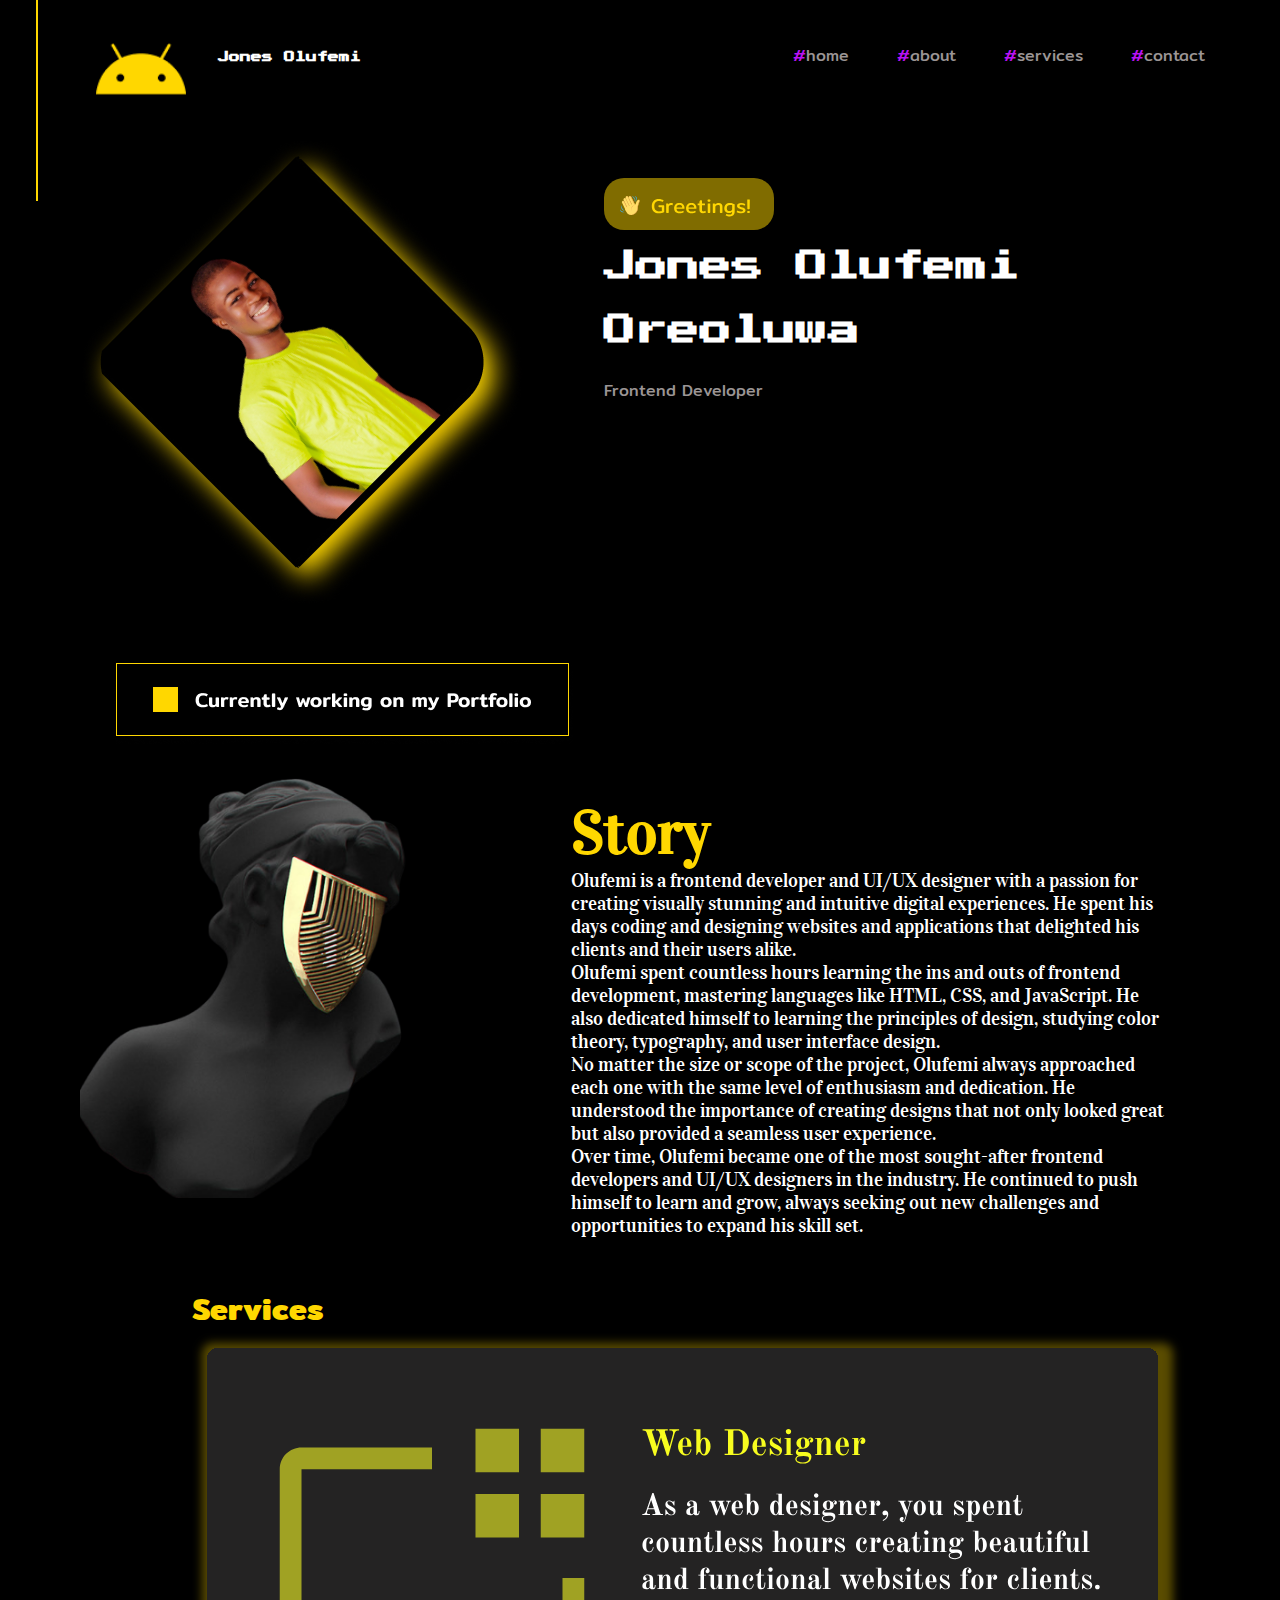
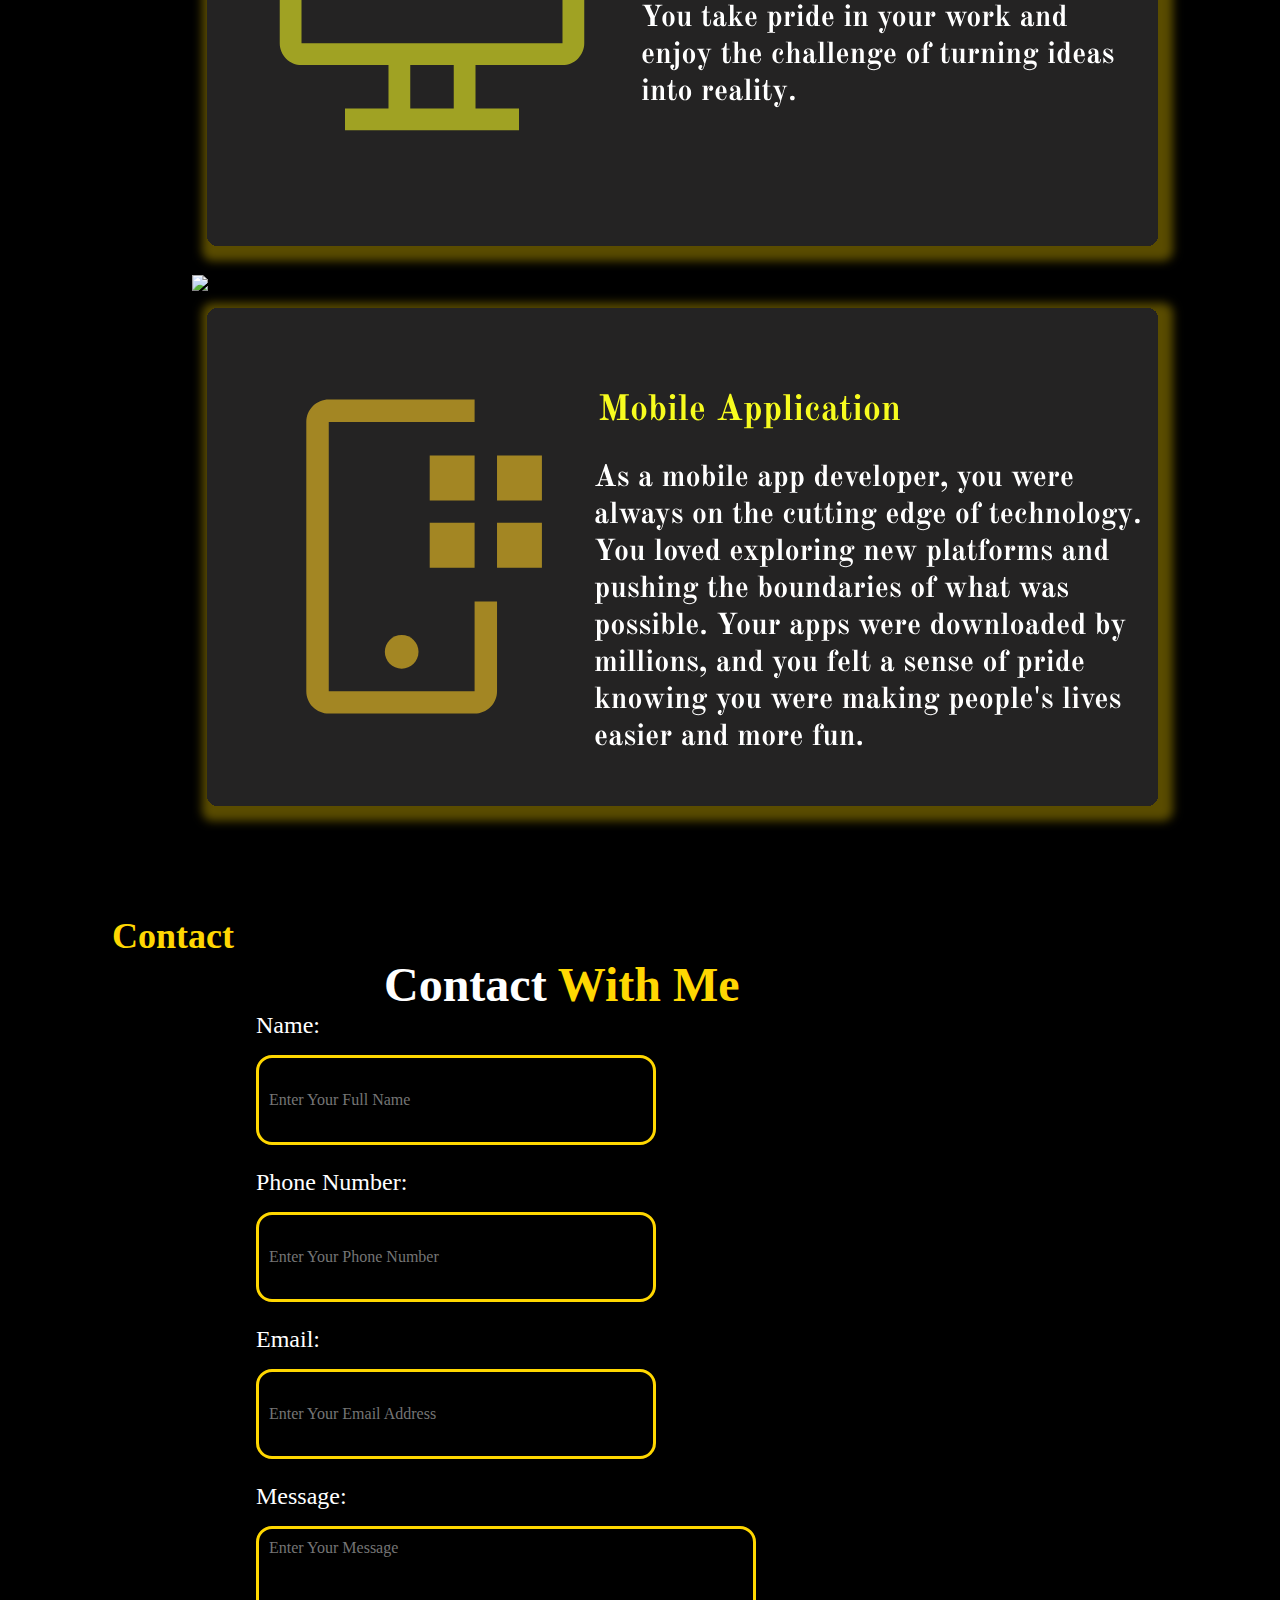
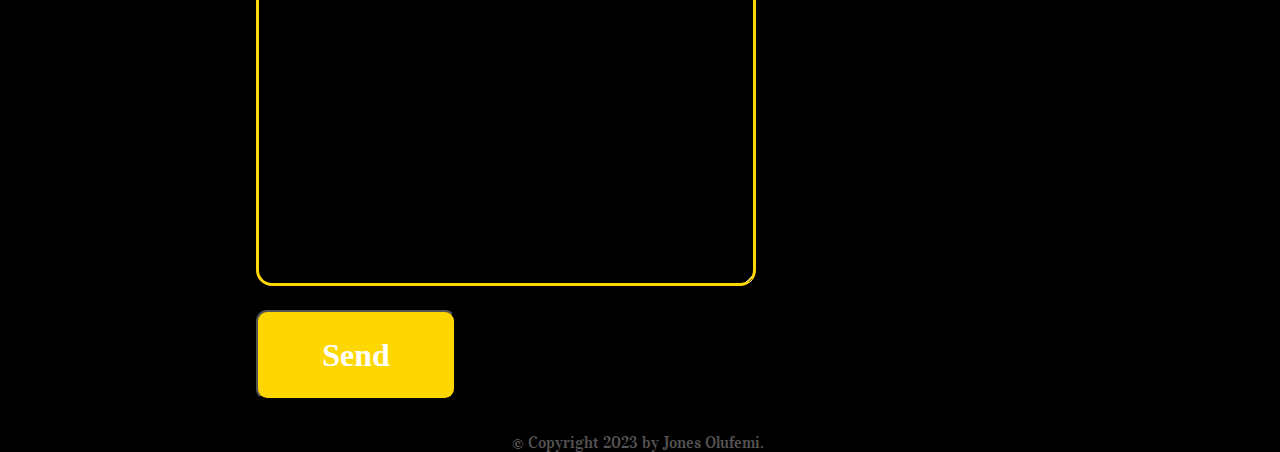
==== index.html @ 5ca63c3d "master" ====
<!DOCTYPE html>
<html lang="en">
<head>
    <meta charset="UTF-8">
    <meta http-equiv="X-UA-Compatible" content="IE=edge,chrome=1" http-equiv="X-UA-Compatible">
    <meta name="viewport" content="width=device-width, initial-scale=1.0, maximum-scale=1.0">
    <title>Portfolio Website</title>
    <link rel="icon" type="image" href="images/favicon.ico">
</head>
<link rel="preconnect" href="https://fonts.googleapis.com">
<link rel="preconnect" href="https://fonts.gstatic.com" crossorigin>
<link href="https://fonts.googleapis.com/css2?family=Press+Start+2P&display=swap" rel="stylesheet">
<link rel="preconnect" href="https://fonts.googleapis.com">
<link rel="preconnect" href="https://fonts.gstatic.com" crossorigin>
<link href="https://fonts.googleapis.com/css2?family=Mitr:wght@300&display=swap" rel="stylesheet">
<link rel="preconnect" href="https://fonts.googleapis.com">
<link rel="preconnect" href="https://fonts.gstatic.com" crossorigin>
<link href="https://fonts.googleapis.com/css2?family=Vidaloka&display=swap" rel="stylesheet">
<link rel="preconnect" href="https://fonts.googleapis.com">
<link rel="preconnect" href="https://fonts.gstatic.com" crossorigin>
<link href="https://fonts.googleapis.com/css2?family=Old+Standard+TT&display=swap" rel="stylesheet">
<link rel="stylesheet" href="https://cdnjs.cloudflare.com/ajax/libs/font-awesome/6.4.0/css/all.min.css" integrity="sha512-iecdLmaskl7CVkqkXNQ/ZH/XLlvWZOJyj7Yy7tcenmpD1ypASozpmT/E0iPtmFIB46ZmdtAc9eNBvH0H/ZpiBw==" crossorigin="anonymous" referrerpolicy="no-referrer" />
<link rel="stylesheet" href="style.css">
<body>  
    <header>
        <section class="head">
            <div class="side">
                <img class="line" src="images/first-line-svg.svg" alt="line">
    <a href="https://wa.me/2349042670693"><i id="social" class="fa-brands fa-whatsapp fa-spin"></i></a>
    <a href="https://instagram.com/_iceyflame"><i id="social" class="fa-brands fa-instagram fa-spin"></i></a>
    <a href="https://twitter.com/jonessicey?s=11&t=XHcSqcx3u0oqe026Uk3zwQ"><i id="social" class="fa-brands fa-twitter fa-spin"></i></a>
    <a href="mailto:olufemiorezi@gmail.com"><i id="social" class="fa-solid fa-envelope fa-spin"></i></a>
            </div>
            <nav>
                <img class="logo" src="images/my-logo-svg.png" alt="logo">
                <h1>Jones Olufemi</h1>
                <ul>
                    <li><a href="index.html"><span>#</span>home</a></li>
                    <li><a href="#about"><span>#</span>about</a></li>
                    <li><a href="#services"><span>#</span>services</a></li>
                    <li><a href="#contact"><span>#</span>contact</a></li>
                </ul>
            </nav>
        </section>
        <section class="intro">
            <img class="recimg" src="images/rectangle-image-svg.png" alt="">
            <img class="recimg2" src="images/rectangle-image-mobile-svg.png" alt="">
            <div class="greet">
                <img src="images/greeting-svg.svg" alt="greet">
                <h1>Jones Olufemi<br><br>Oreoluwa</h1>
                <p>Frontend Developer</p>
                </div>
        </section>
        <img class="working" src="images/working-png.png" alt="">
    </header>
    <section class="story" id="about">
        <img class="mask" src="images/story-img.png" alt="">
        <div class="cont">
            <h1>Story</h1>
            <p>Olufemi is a frontend developer and UI/UX designer with a passion for creating visually stunning and intuitive digital experiences. He spent his days coding and designing websites and applications that delighted his clients and their users alike. <br> Olufemi spent countless hours learning the ins and outs of frontend development, mastering languages like HTML, CSS, and JavaScript. He also dedicated himself to learning the principles of design, studying color theory, typography, and user interface design. <br> No matter the size or scope of the project, Olufemi always approached each one with the same level of enthusiasm and dedication. He understood the importance of creating designs that not only looked great but also provided a seamless user experience. <br> Over time, Olufemi became one of the most sought-after frontend developers and UI/UX designers in the industry. He continued to push himself to learn and grow, always seeking out new challenges and opportunities to expand his skill set.</p>
        </div>
    </section>
    <section class="what" id="services">
        <h1>Services</h1>
        <div class="what-content" id="slid">
            <img src="images/web designer.svg" alt="web">
            <img src="images/uiux designer.svg" alt="uiux">
            <img src="images/mobile app.svg" alt="mobile">
        </div>
    </section>
    <footer id="contact">
        <h1>Contact</h1>
        <h2>Contact <span>With Me</span></h2>
        <form action="https://formspree.io/f/mlekajzn" method="POST">
            <label for="name">Name:</label>
            <input type="name" id="name" placeholder="Enter Your Full Name" name="name" required>

            <label for="Number">Phone Number:</label>
            <input type="text" id="number" placeholder="Enter Your Phone Number" name="number" required>

            <label for="email">Email:</label>
            <input type="email" id="email" placeholder="Enter Your Email Address" name="email" required>
            
            <label for="message">Message:</label>
            <textarea id="message" placeholder="Enter Your Message" rows="5" name="message" required></textarea>
            
            <button type="submit">Send</button>
        </form>
        <p>&copy Copyright 2023 by Jones Olufemi.</p>
    </footer>
    <script src="slider.js"></script>
</body>
</html>
---- style.css ----
*{
    margin: 0;
    padding: 0;
    box-sizing: border-box;
    background-color: black;
}
html{
    scroll-behavior: smooth;
}
.head{
    display: flex;
}
#social{
    display: flex;
    margin-top: 20px;
    margin-left: 10px;
}
i{
    font-size: 35px;
    color: #FFD700;
}
i:hover{
    color: #B913F3;
}
.side a{
    text-decoration: none;
}
.side{
    margin-left: 1rem;
    position: absolute;
}
.line{
    margin-left: 20px;
}
.logo{
    margin-top: 0.5rem;
    height: 10vh;
}
nav{
    margin-top: 1rem;
    margin-left: 6rem;
    display: flex;
    transition: 0.5s;
}
nav h1{
    color: white;
    font-family: 'Press Start 2P', cursive;
    font-size: 11px;
    margin-top: 2rem;
    margin-left: 2rem;
    line-height: 20px;
}
nav ul{
    margin-top: 1.5rem;
    margin-left: 24rem;
    display: flex;
    list-style-type: none;
}
nav ul li{
   margin-left: 3rem;
}
nav ul li a{
    text-decoration: none;
    font-family: 'Mitr', sans-serif;
    color: rgba(155, 149, 149, 1);
    line-height: 31px;
}
nav ul li a:hover{
    color:rgba(255, 215, 0, 1) ;
}
nav ul li span{
    color: rgba(185, 19, 243, 1);
}
.intro{
    display: flex;
}
.intro .recimg{
    margin-top: 1rem;
    margin-bottom: 3rem;
    margin-left: 5rem;
}
.intro .recimg2{
    display: none;
}
.greet img{
    margin-top: 4rem;
    margin-left: 5rem;
}
.greet .talk{
    display: flex;
    width: 220px;
    height: 70px;
    border: 1px solid rgba(255, 215, 2, 1);
    margin-left: 5rem;
}
.greet .talk:hover{
   background-color: rgba(110, 9, 177, 0.2);
}
.greet .talk .talkwhat{
    width: 30px;
    height: 10vh;
    background: none;
    margin: 0;
    margin-top: 0.3rem;
    margin-left: 1.5rem;
}
.greet .talk .let:hover{
 background: none;
}
.talklink{
    text-decoration: none;
}
.greet h1{
    color: white;
    margin-top: 1rem;
    margin-left: 5rem;
    font-family:'Press Start 2P', cursive;
}
.greet p{
    margin-left: 5rem;
    margin-top: 2rem;
    color:rgba(155, 149, 149, 1);
    font-family:'Mitr', sans-serif ;
}
.talk{
    margin-top: 3rem;
}
.working{
    margin-left: 7rem;
}
.story{
    display: flex;
}
.story .mask{
    margin-left: 5rem;
    height: 50vh;
}
.story .cont h1{
    color: rgba(255, 215, 0, 1);
    font-size: 60px;
    font-family: 'Vidaloka', serif;
    margin-left: 10rem;
    margin-top: 3rem;
}
.story .cont p{
    color: white;
    font-size: 1.2rem;
    font-family: 'Vidaloka', serif;
    margin-left: 10rem;  
    padding-right: 7rem; 
}
.what h1{
    margin-top: 3rem;
    margin-left: 12rem;
    color:rgba(255, 215, 0, 1) ;
    font-size: 30px;
    font-family: 'Mitr', sans-serif ;
}
#slid{
    margin-left: 15%;
    cursor: pointer;
    width: 80vh;
}
footer h1{
    color:rgba(255, 215, 2, 1) ;
    font-size: 36px;
    font-family: 'Old Standard TT', serif;
    margin-left: 7rem;
    margin-top: 5rem;
}
footer h2{
    color: white;
    font-size: 48px;
    font-family: 'Old Standard TT', serif;
    margin-left: 30%;
}
footer h2 span{
    color:rgba(255, 215, 2, 1) ;
}
form {
    display: flex;
    flex-direction: column;
    color: white;
    margin-left: 20%;
    font-size: 1.5rem;
    font-family: 'Old Standard TT', serif;
  }
  
  label {
    margin-bottom: 1rem;
  }
  
  input{
    padding: 10px;
    margin-bottom: 1.5rem;
    border: 3px solid #FFD700;
    border-radius: 1rem;
    font-size: 16px;
    width: 400px;
    font-family: 'Old Standard TT', serif;
    height: 10vh;
    color: white;
  }
  textarea {
    padding: 10px;
    margin-bottom: 1.5rem;
    border: 3px solid #FFD700;
    border-radius: 1rem;
    font-size: 16px;
    width: 500px;
    font-family: 'Old Standard TT', serif;
    height: 40vh;
    color: white;
  }
  button {
    background-color: #FFD700;
    color: white;
    padding: 10px 20px;
    border-radius: 0.7rem;
    cursor: pointer;
    font-size: 16px;
    width: 200px;
    height: 10vh;
    font-family: 'Old Standard TT', serif;
    font-size: 2rem;
    font-weight: 900;
  }
  
  button:hover {
    background-color: #B913F3;
  }
footer p{
    margin-top: 2rem;
    font-family: 'Vidaloka', serif;
    color: #565454;
    margin-left:40% ;
}

/* MEDIA QUERIES */
@media (max-width: 1440px) {
    
}
@media (min-width: 200px) and (max-width: 640px) {
*{
    margin: 0;
    padding: 0;
    box-sizing: border-box;
}
body{
    width: auto;
}
    i{
        font-size: 20px;
    }
    .line{
        height: 10vh;
    }
    .side{
        margin-left: 0.2rem;
    }
    .logo{
        margin-top: 0.2rem;
        height: 6vh;
        width: 5vh;
        margin-left: 50%;
    }
    nav{
        flex-direction: column;
        margin-left: 1rem;
    }
    nav h1{
        margin-top: 1rem;
        margin-left: 40%;
        width: 300px;
        line-height: 10px;
    }
    nav ul{
        margin-top: 1.5rem;
        margin-left: 1rem;
    }
    nav ul li{
        margin-left: 1.5rem;
        font-size: 0.8rem;
    }
    .intro{
        flex-direction: column;
    }
    .intro .recimg{
       display: none;
    }
    .intro .recimg2{
        display: block;
        width: 22rem;
        height: 40vh;
        margin-bottom: 1rem;
        margin-left: 2rem;
        padding: 1.5rem;
    }
    .greet{
        margin-left: 20%;
    }
    .greet img{
        margin-top: 1rem;
        height: 7vh;
        margin-left: 5%;
    }
    .greet h1{
        font-size: 18px;
        line-height: 20px;
        margin-top: 1.5rem;
        margin-left: 0;
        width: 300px;
    }
    .greet p{
        width: 200px;
        margin-top: 2rem;
        margin-left: 0;
        margin-bottom: 2rem;
    }
    .working{
        height: 5vh;
        margin-top: 0;
        margin-left: 4rem;
    }
    .greet .talk{
        width: 150px;
        height: 7vh;
        margin-top: 30px;
        margin-left: 50px;
    }
    .greet .talk .talkwhat{
        margin-top: 0;
        width: 20px;
        height: 7vh; 
    }
    #slid{
        width: 35vh;
    }
    .story{
        flex-direction: column;
    }
    .story .mask{
        margin-top: 2rem;
        margin-left: 2rem;
        height: 40vh;
        width: 70%;
    }
    .story .cont h1{
        font-size: 40px;
        margin-left: 4.5rem;
        width: 70px;
    }
    .story .cont p{
        margin-top: 1rem;
        font-size: 0.5rem;
        margin-left: 3.5rem;
        padding-right: 4rem;
    }
    .what h1{
        font-size: 20px;
        margin-left: 3rem;
    }
    .what img{
        margin-left: 0;
        margin-top: 1.5rem;
        width: 35vh;
    }
    footer h1{
        font-size: 24px;
    }
    footer h2{
        margin-top: 2rem;
        margin-left: 30%;
        font-size: 24px;
        width: 200px;
    }
    form{
        font-size: 1rem;
        margin-top: 1rem;
        margin-left: 40px;
    }
    input{
        width: 300px;
        height: 7vh;
    }
    textarea{
        width: 300px;
    }
    button{
        width: 100px;
        height: 7vh;
        font-size: 11px;
    }
    footer p{
        margin-left: 25%;
        width: 300px;
    }
}
@media (min-width: 641px) and (max-width: 1100px){
    
    nav ul{
        margin-left: 24px;
    }
    nav ul li{
        margin-left: 1.5rem;
    }
    .intro .recimg{
        width: 25rem;
        height: 70vh;
        margin-bottom: 1rem;
        margin-left: 2rem;
        padding: 1.5rem;
    }
    .story .cont h1{
        margin-left: 7rem;
    }
    .story .cont p{
        margin-left: 7rem;
        padding-left: 0.4rem;
        width: 250px;
        padding-right: 0;
        font-size: 0.8rem;
    }
    .story .mask{
        margin-top: 2rem;
        margin-left: 2.5rem;
        height: 70vh;
        width: 250px;
    }
    .what img{
        margin-top: 1.5rem;
        width: 70vh;
    }
    form{
        font-size: 1.3rem;
        margin-top: 1rem;
    }
    input{
        width: 300px;
        height: 7vh;
    }
    textarea{
        width: 300px;
    }
    
    button{
        width: 200px;
        height: 8vh;
        font-size: 14px;
    }
    footer p{
        margin-left: 20%;
    }
}
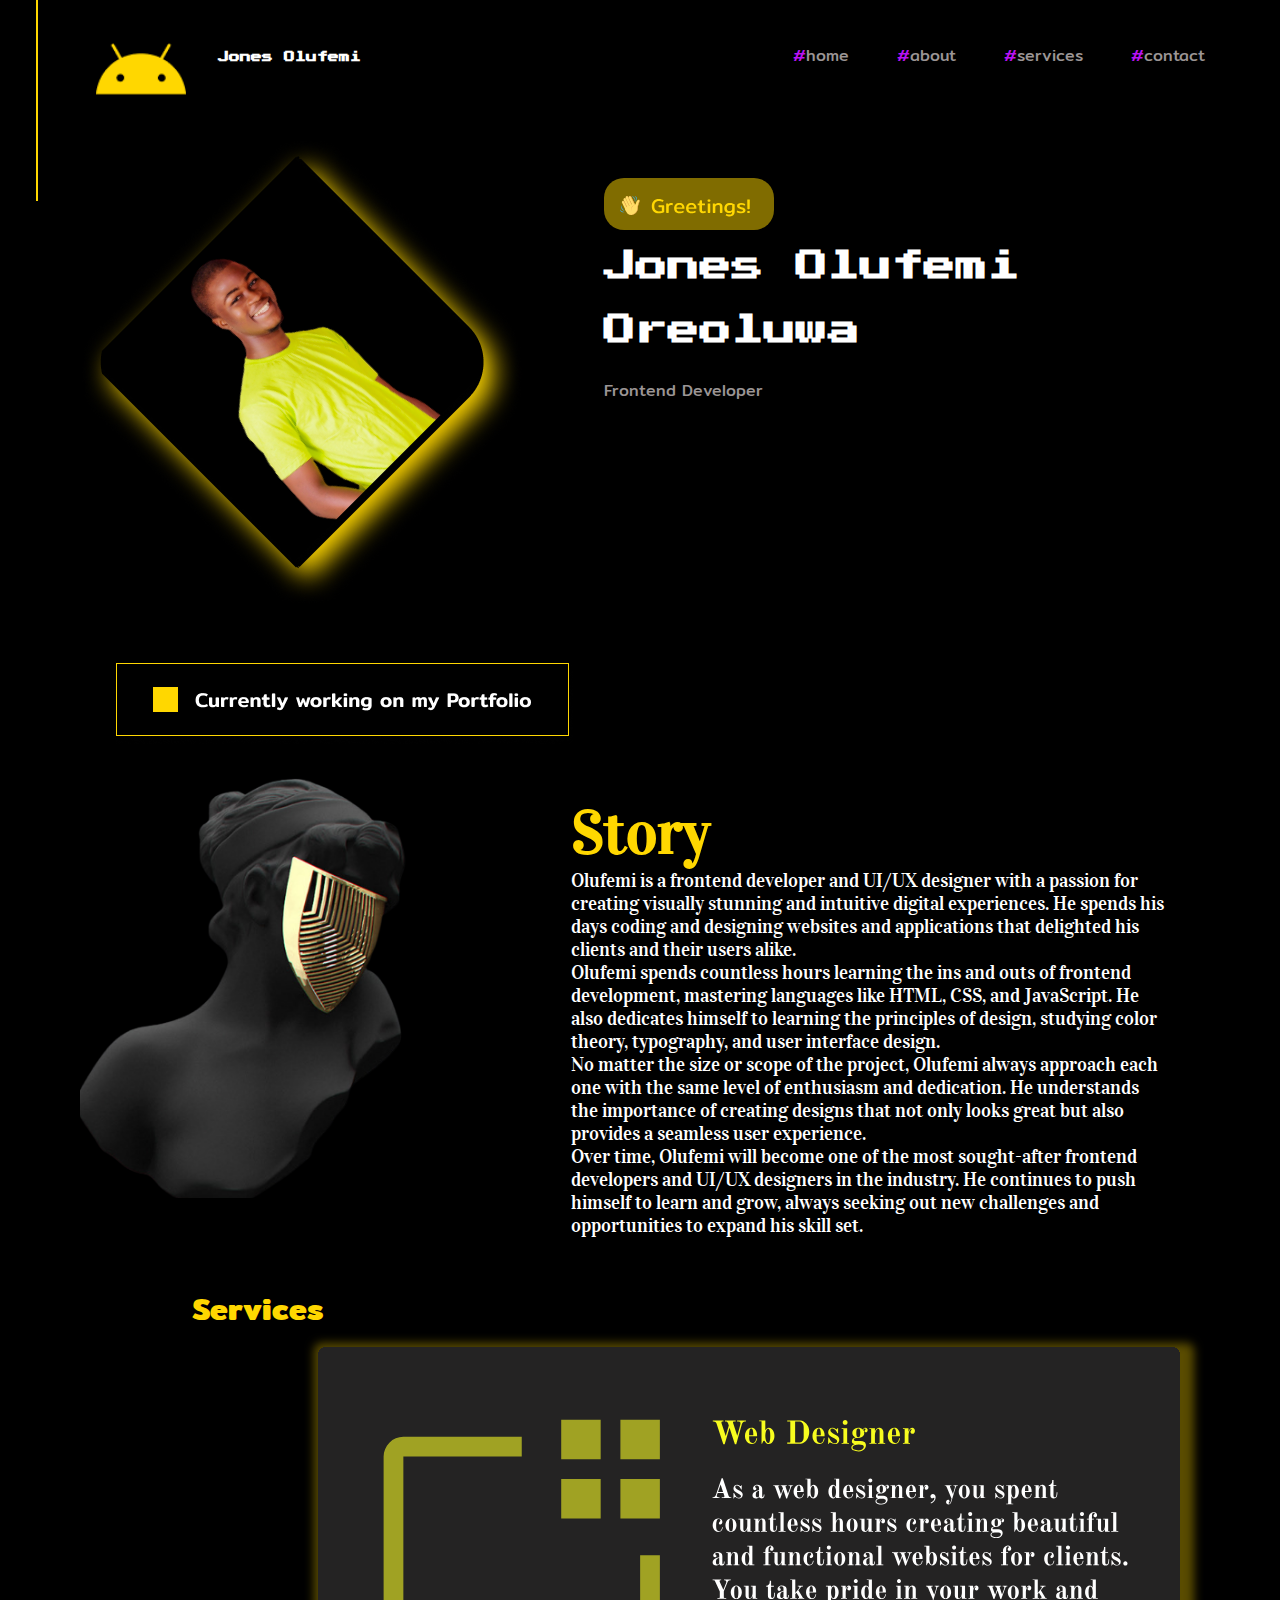
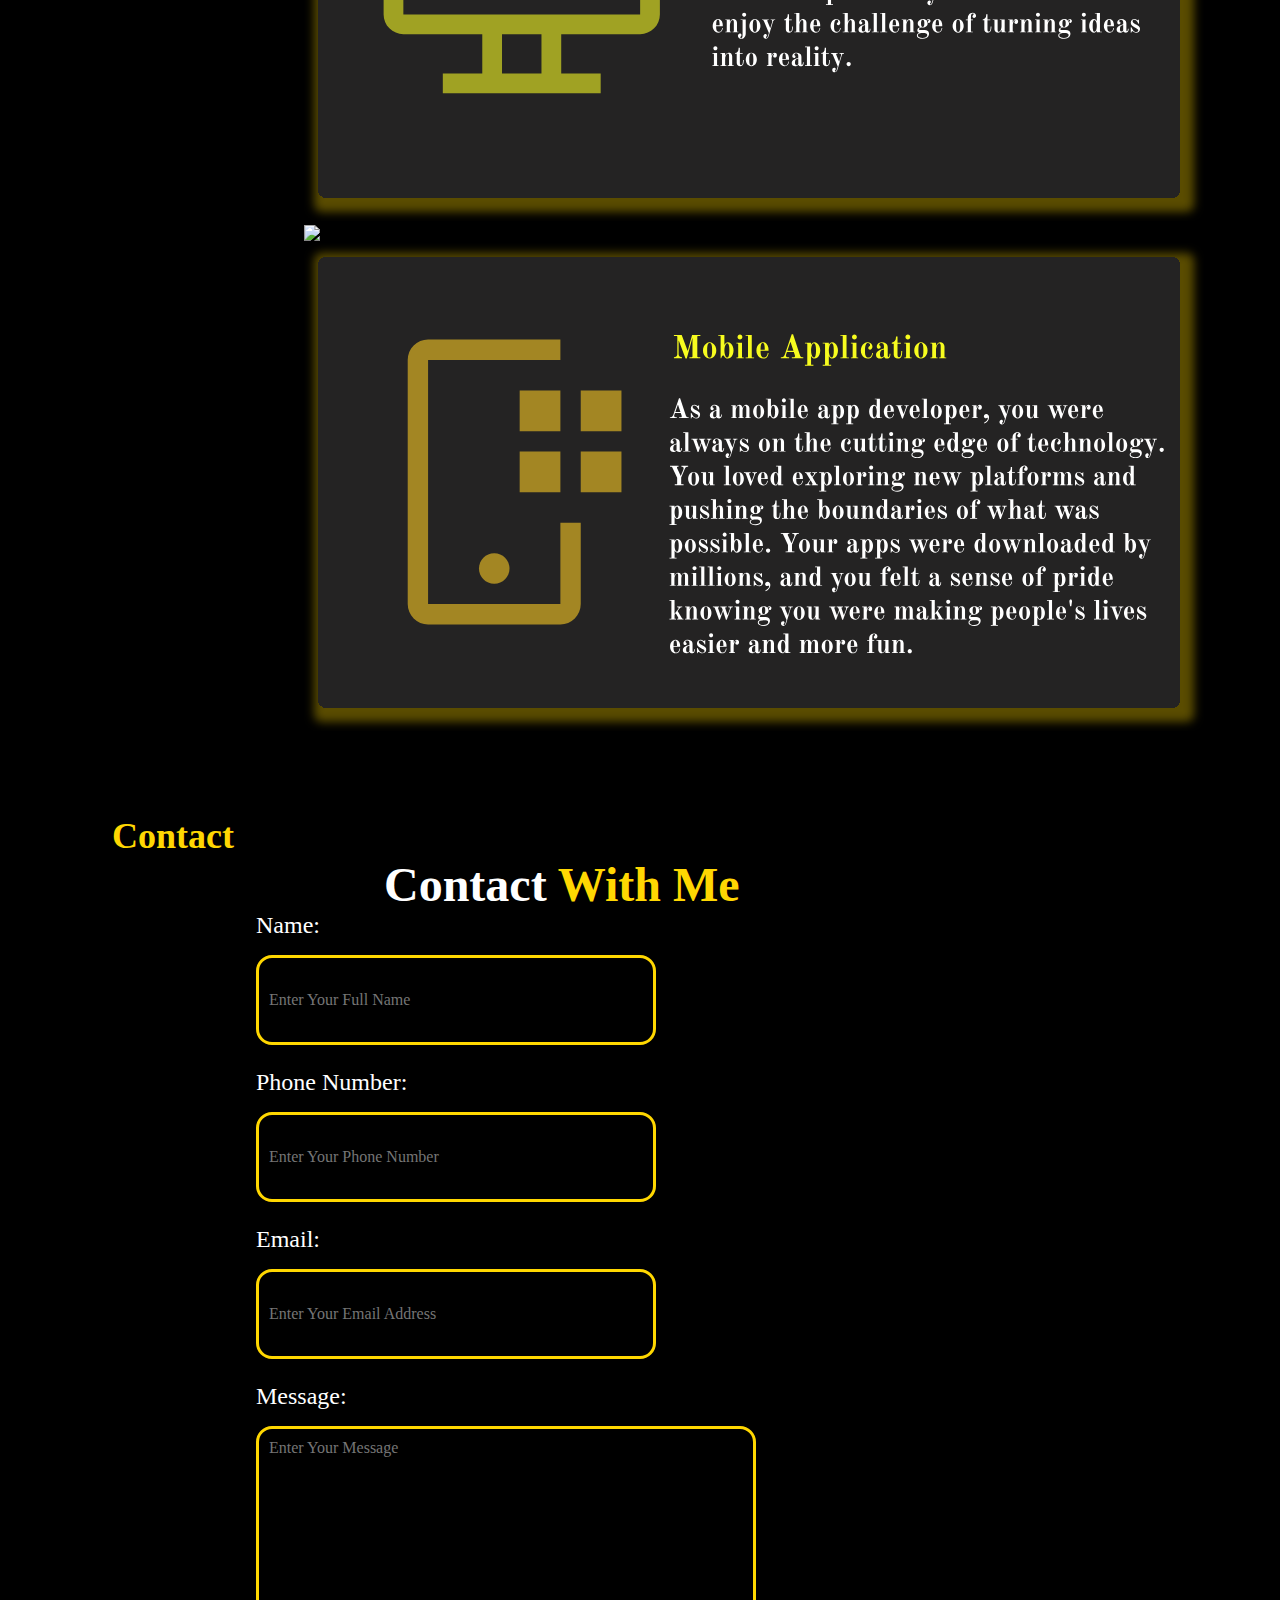
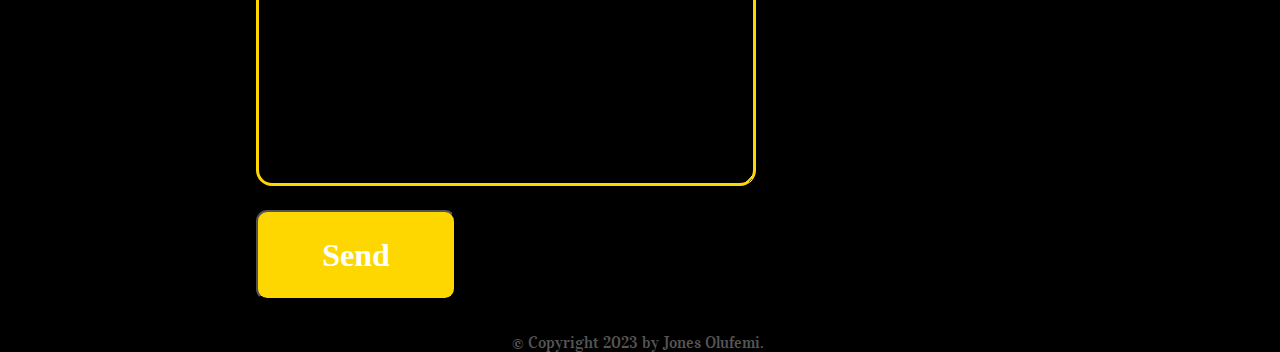
==== commit efba8a46: "master" ====
--- a/index.html
+++ b/index.html
@@ -57,7 +57,7 @@
         <img class="mask" src="images/story-img.png" alt="">
         <div class="cont">
             <h1>Story</h1>
-            <p>Olufemi is a frontend developer and UI/UX designer with a passion for creating visually stunning and intuitive digital experiences. He spent his days coding and designing websites and applications that delighted his clients and their users alike. <br> Olufemi spent countless hours learning the ins and outs of frontend development, mastering languages like HTML, CSS, and JavaScript. He also dedicated himself to learning the principles of design, studying color theory, typography, and user interface design. <br> No matter the size or scope of the project, Olufemi always approached each one with the same level of enthusiasm and dedication. He understood the importance of creating designs that not only looked great but also provided a seamless user experience. <br> Over time, Olufemi became one of the most sought-after frontend developers and UI/UX designers in the industry. He continued to push himself to learn and grow, always seeking out new challenges and opportunities to expand his skill set.</p>
+            <p>Olufemi is a frontend developer and UI/UX designer with a passion for creating visually stunning and intuitive digital experiences. He spends his days coding and designing websites and applications that delighted his clients and their users alike. <br> Olufemi spends countless hours learning the ins and outs of frontend development, mastering languages like HTML, CSS, and JavaScript. He also dedicates himself to learning the principles of design, studying color theory, typography, and user interface design. <br> No matter the size or scope of the project, Olufemi always approach each one with the same level of enthusiasm and dedication. He understands the importance of creating designs that not only looks great but also provides a seamless user experience. <br> Over time, Olufemi will become one of the most sought-after frontend developers and UI/UX designers in the industry. He continues to push himself to learn and grow, always seeking out new challenges and opportunities to expand his skill set.</p>
         </div>
     </section>
     <section class="what" id="services">
--- a/style.css
+++ b/style.css
@@ -104,12 +104,6 @@
     margin-top: 0.3rem;
     margin-left: 1.5rem;
 }
-.greet .talk .let:hover{
- background: none;
-}
-.talklink{
-    text-decoration: none;
-}
 .greet h1{
     color: white;
     margin-top: 1rem;
@@ -121,9 +115,6 @@
     margin-top: 2rem;
     color:rgba(155, 149, 149, 1);
     font-family:'Mitr', sans-serif ;
-}
-.talk{
-    margin-top: 3rem;
 }
 .working{
     margin-left: 7rem;
@@ -160,6 +151,10 @@
     margin-left: 15%;
     cursor: pointer;
     width: 80vh;
+}
+.what-content img{
+    width: 100vh;
+    margin-left: 7rem;
 }
 footer h1{
     color:rgba(255, 215, 2, 1) ;
@@ -260,13 +255,13 @@
     }
     .logo{
         margin-top: 0.2rem;
-        height: 6vh;
-        width: 5vh;
+        height: 9vh;
+        width: 10vh;
         margin-left: 50%;
     }
     nav{
         flex-direction: column;
-        margin-left: 1rem;
+        margin-left: 3rem;
     }
     nav h1{
         margin-top: 1rem;
@@ -293,11 +288,11 @@
         width: 22rem;
         height: 40vh;
         margin-bottom: 1rem;
-        margin-left: 2rem;
+        margin-left: 3rem;
         padding: 1.5rem;
     }
     .greet{
-        margin-left: 20%;
+        margin-left: 6rem;
     }
     .greet img{
         margin-top: 1rem;
@@ -320,7 +315,7 @@
     .working{
         height: 5vh;
         margin-top: 0;
-        margin-left: 4rem;
+        margin-left: 6rem;
     }
     .greet .talk{
         width: 150px;
@@ -352,9 +347,12 @@
     }
     .story .cont p{
         margin-top: 1rem;
-        font-size: 0.5rem;
+        font-size: 1rem;
         margin-left: 3.5rem;
-        padding-right: 4rem;
+        padding-right: 2rem;
+    }
+    .what{
+        width: 300px;
     }
     .what h1{
         font-size: 20px;
@@ -378,6 +376,7 @@
         font-size: 1rem;
         margin-top: 1rem;
         margin-left: 40px;
+        width: 300px;
     }
     input{
         width: 300px;
@@ -424,12 +423,12 @@
     .story .mask{
         margin-top: 2rem;
         margin-left: 2.5rem;
-        height: 70vh;
+        height: 35vh;
         width: 250px;
     }
     .what img{
         margin-top: 1.5rem;
-        width: 70vh;
+        width: 35vh;
     }
     form{
         font-size: 1.3rem;
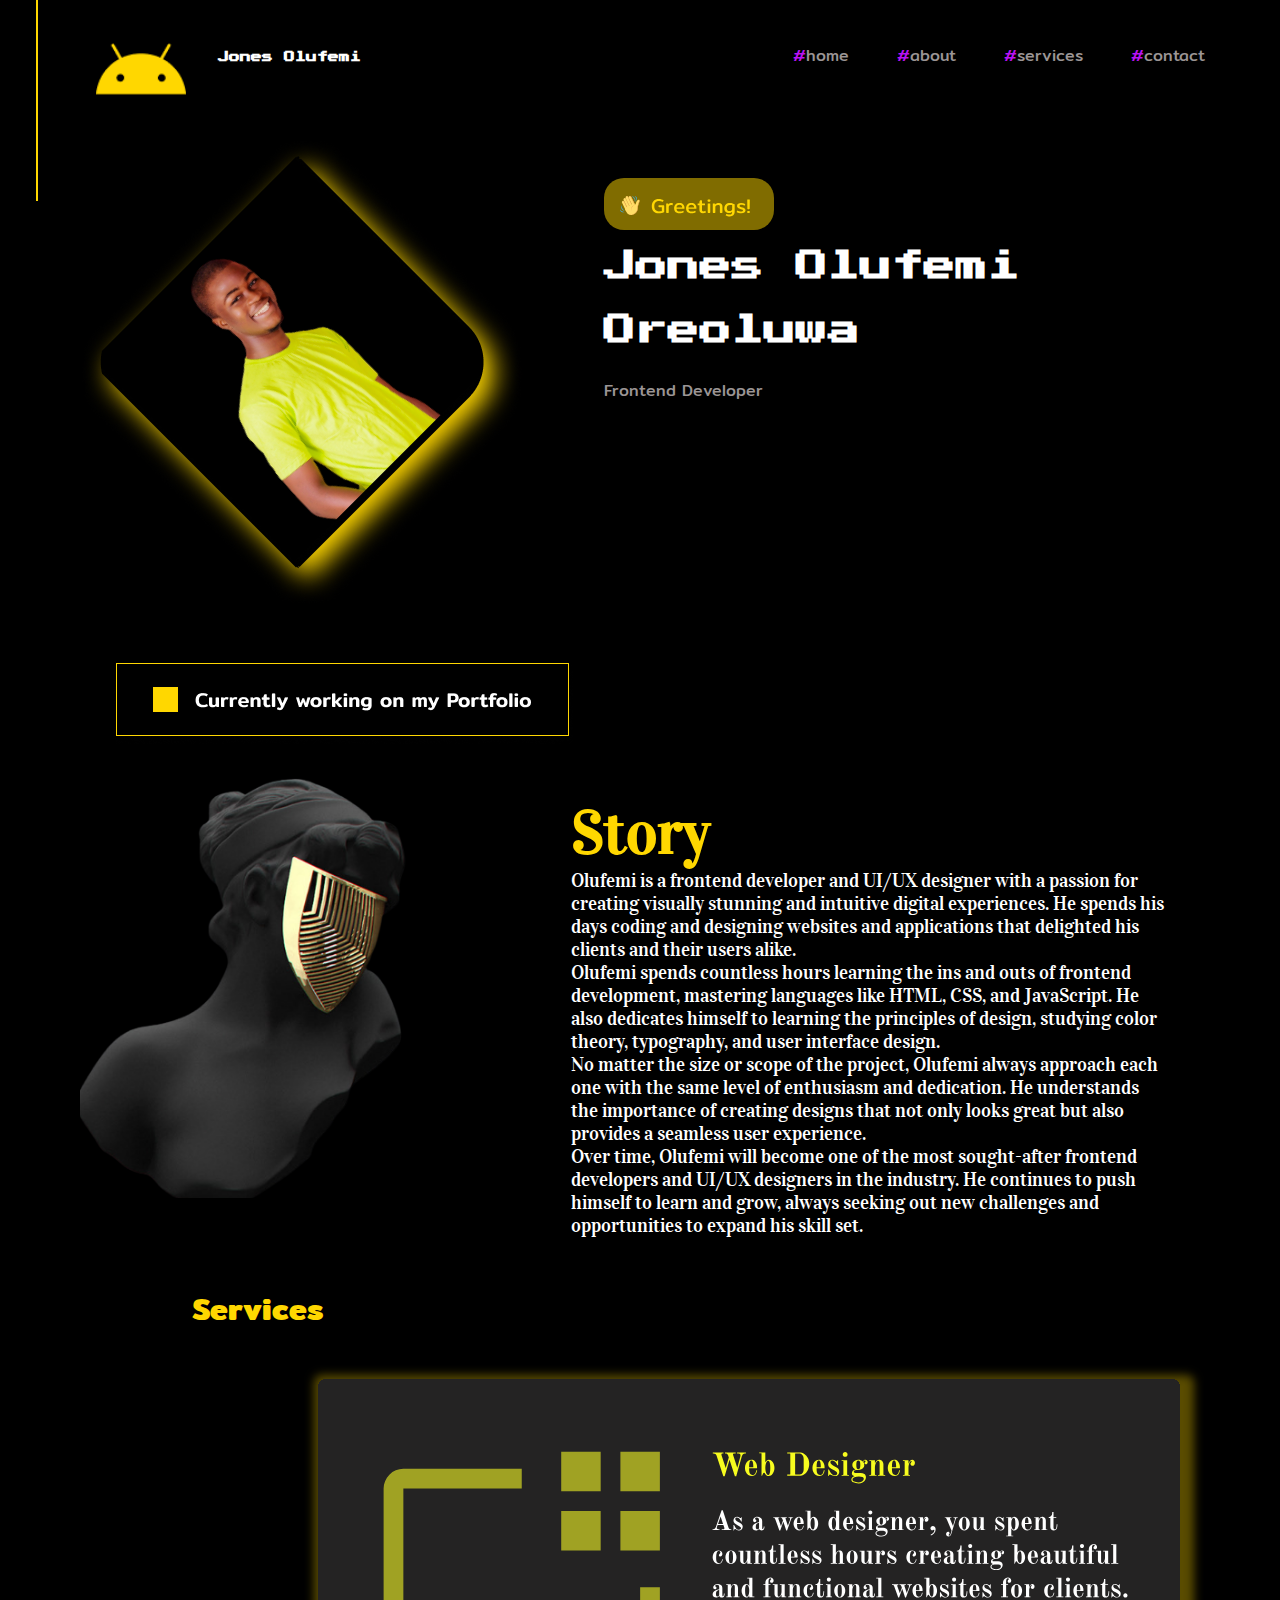
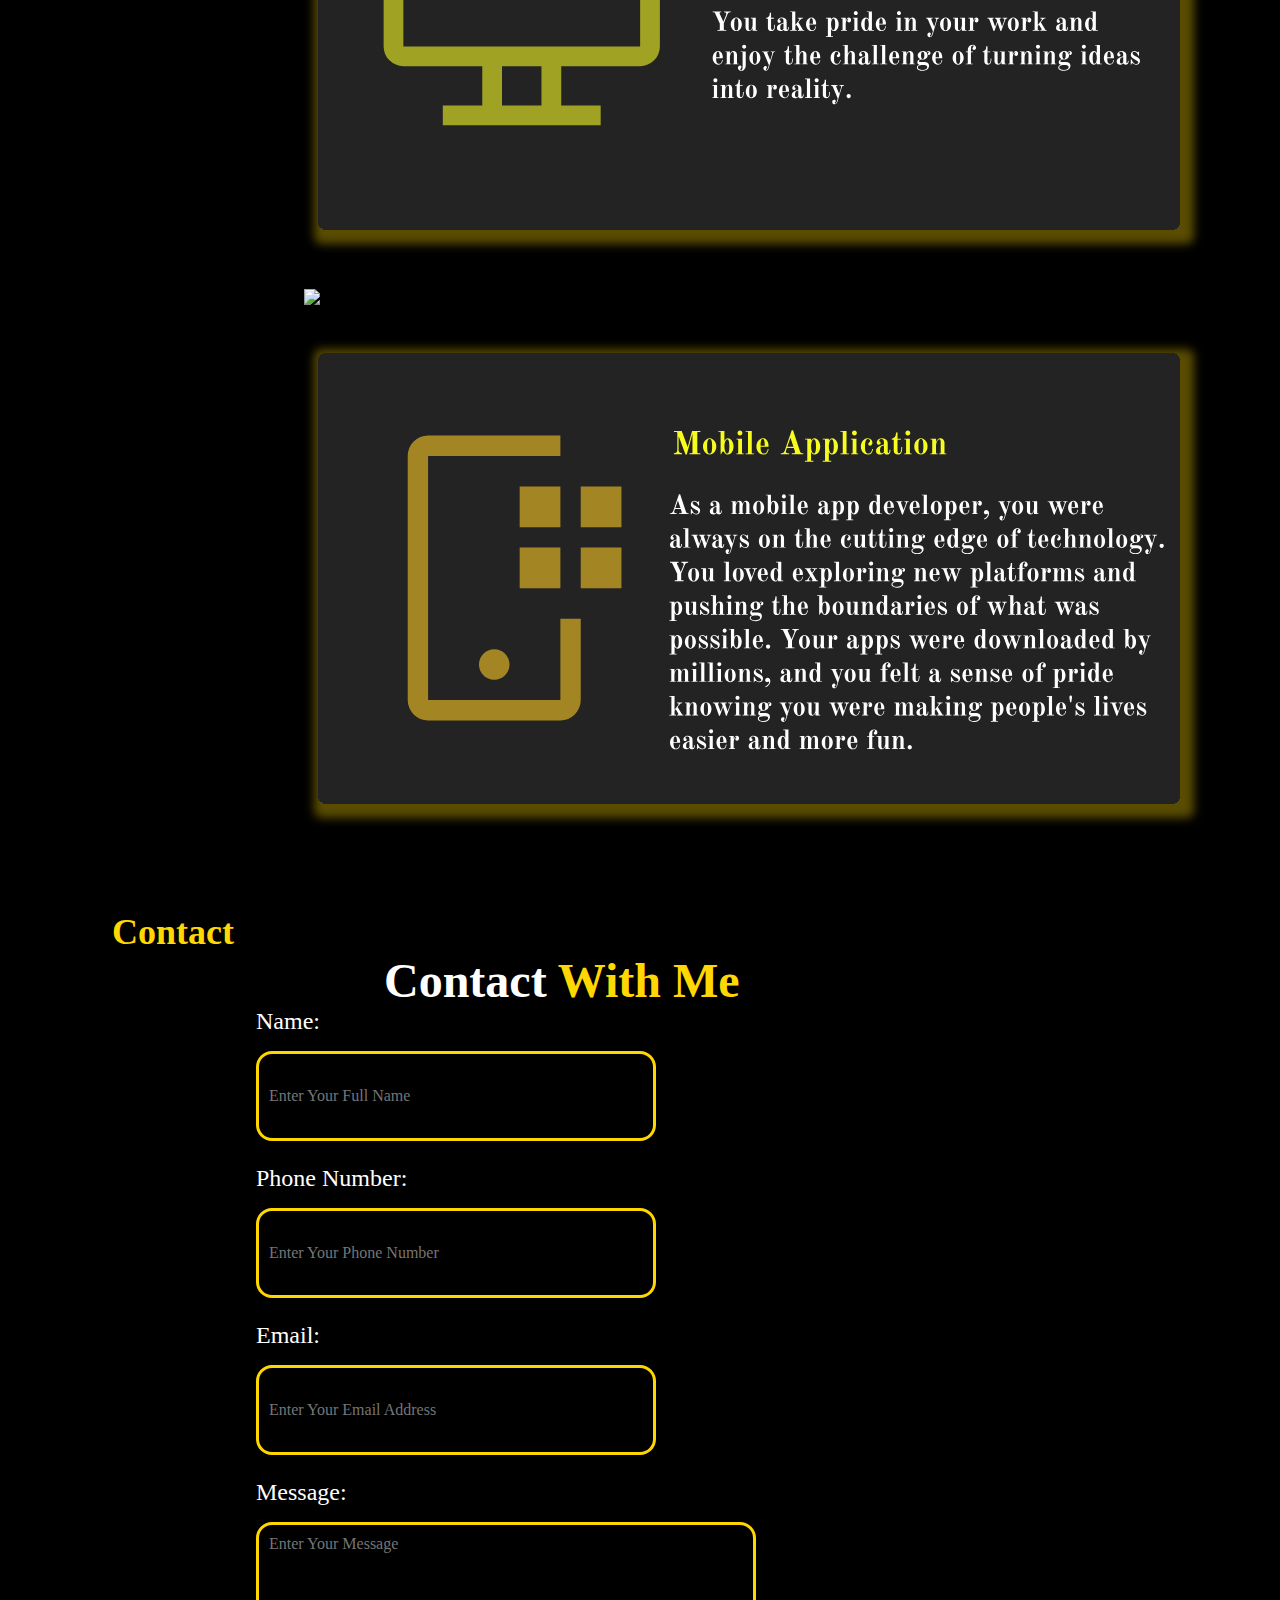
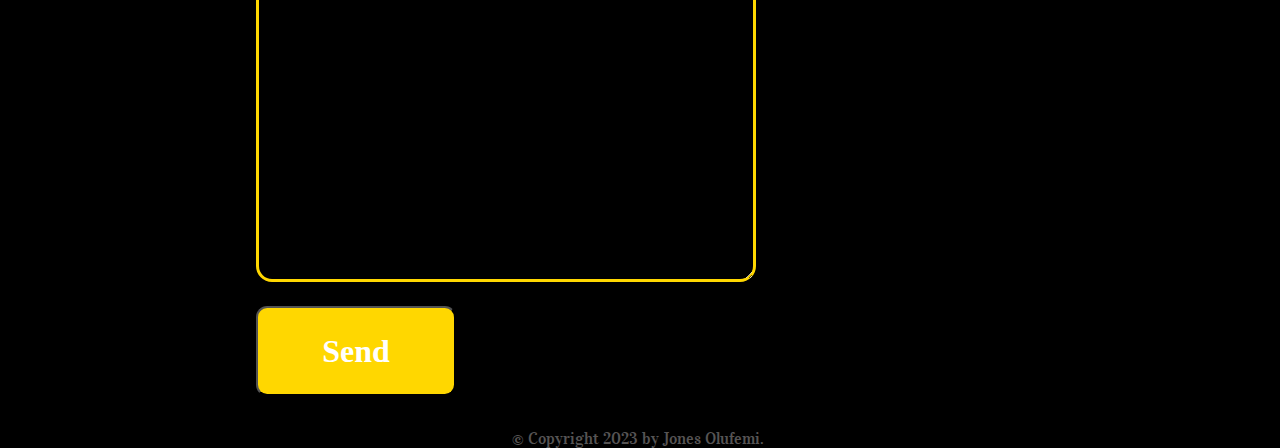
==== commit 0a8d513d: "git commit -m master" ====
--- a/index.html
+++ b/index.html
@@ -63,9 +63,15 @@
     <section class="what" id="services">
         <h1>Services</h1>
         <div class="what-content" id="slid">
-            <img src="images/web designer.svg" alt="web">
-            <img src="images/uiux designer.svg" alt="uiux">
-            <img src="images/mobile app.svg" alt="mobile">
+            <div class="web">
+                <img src="images/web designer.svg" alt="web">
+            </div>
+            <div class="uxui">
+                <img src="images/uiux designer.svg" alt="uiux">
+            </div>
+            <div class="app">
+                <img src="images/mobile app.svg" alt="mobile">
+            </div>
         </div>
     </section>
     <footer id="contact">
--- a/style.css
+++ b/style.css
@@ -66,7 +66,8 @@
     line-height: 31px;
 }
 nav ul li a:hover{
-    color:rgba(255, 215, 0, 1) ;
+    color:rgba(255, 215, 0, 1);
+    font-size: 1.2rem;
 }
 nav ul li span{
     color: rgba(185, 19, 243, 1);
@@ -155,6 +156,12 @@
 .what-content img{
     width: 100vh;
     margin-left: 7rem;
+    margin-top: 2rem;
+    transition: transform 0.3s ease-out;
+}
+.what-content img:hover{
+    opacity: 0.3;
+    transform: scale(1.2);
 }
 footer h1{
     color:rgba(255, 215, 2, 1) ;
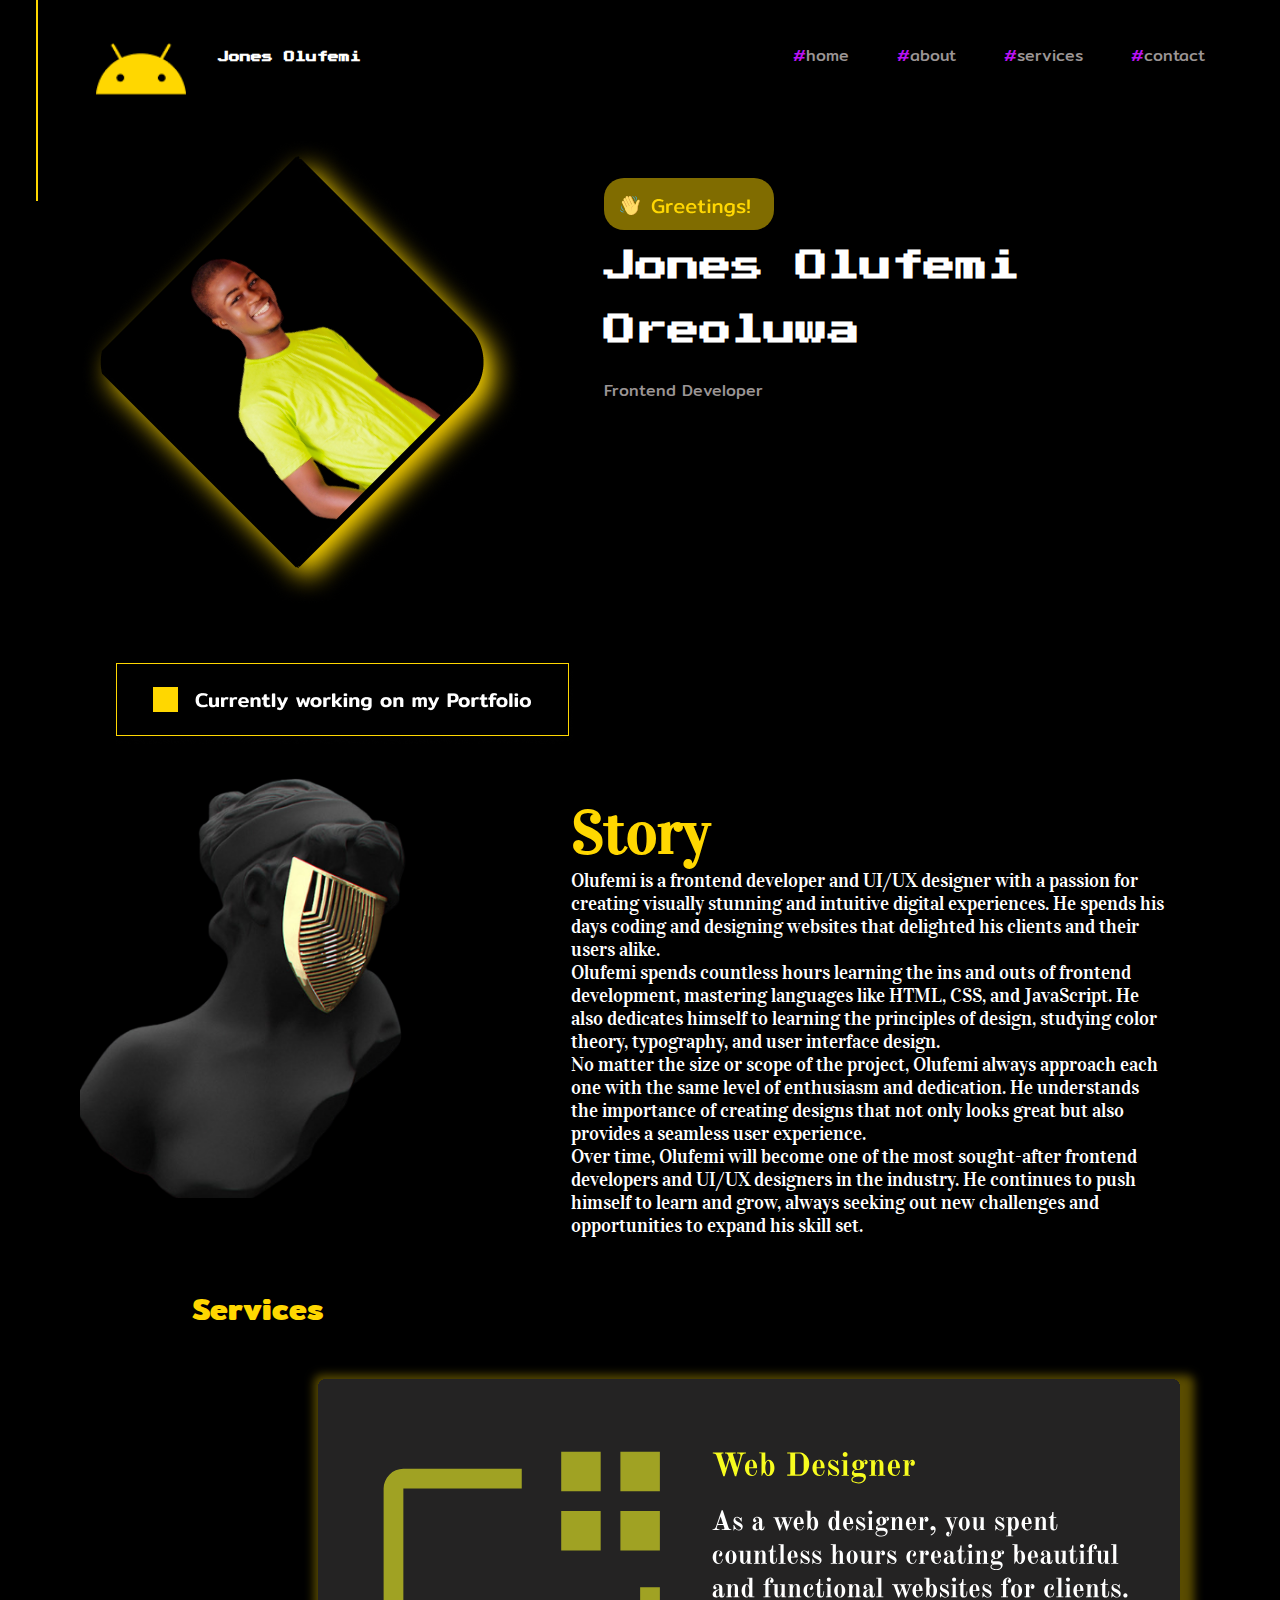
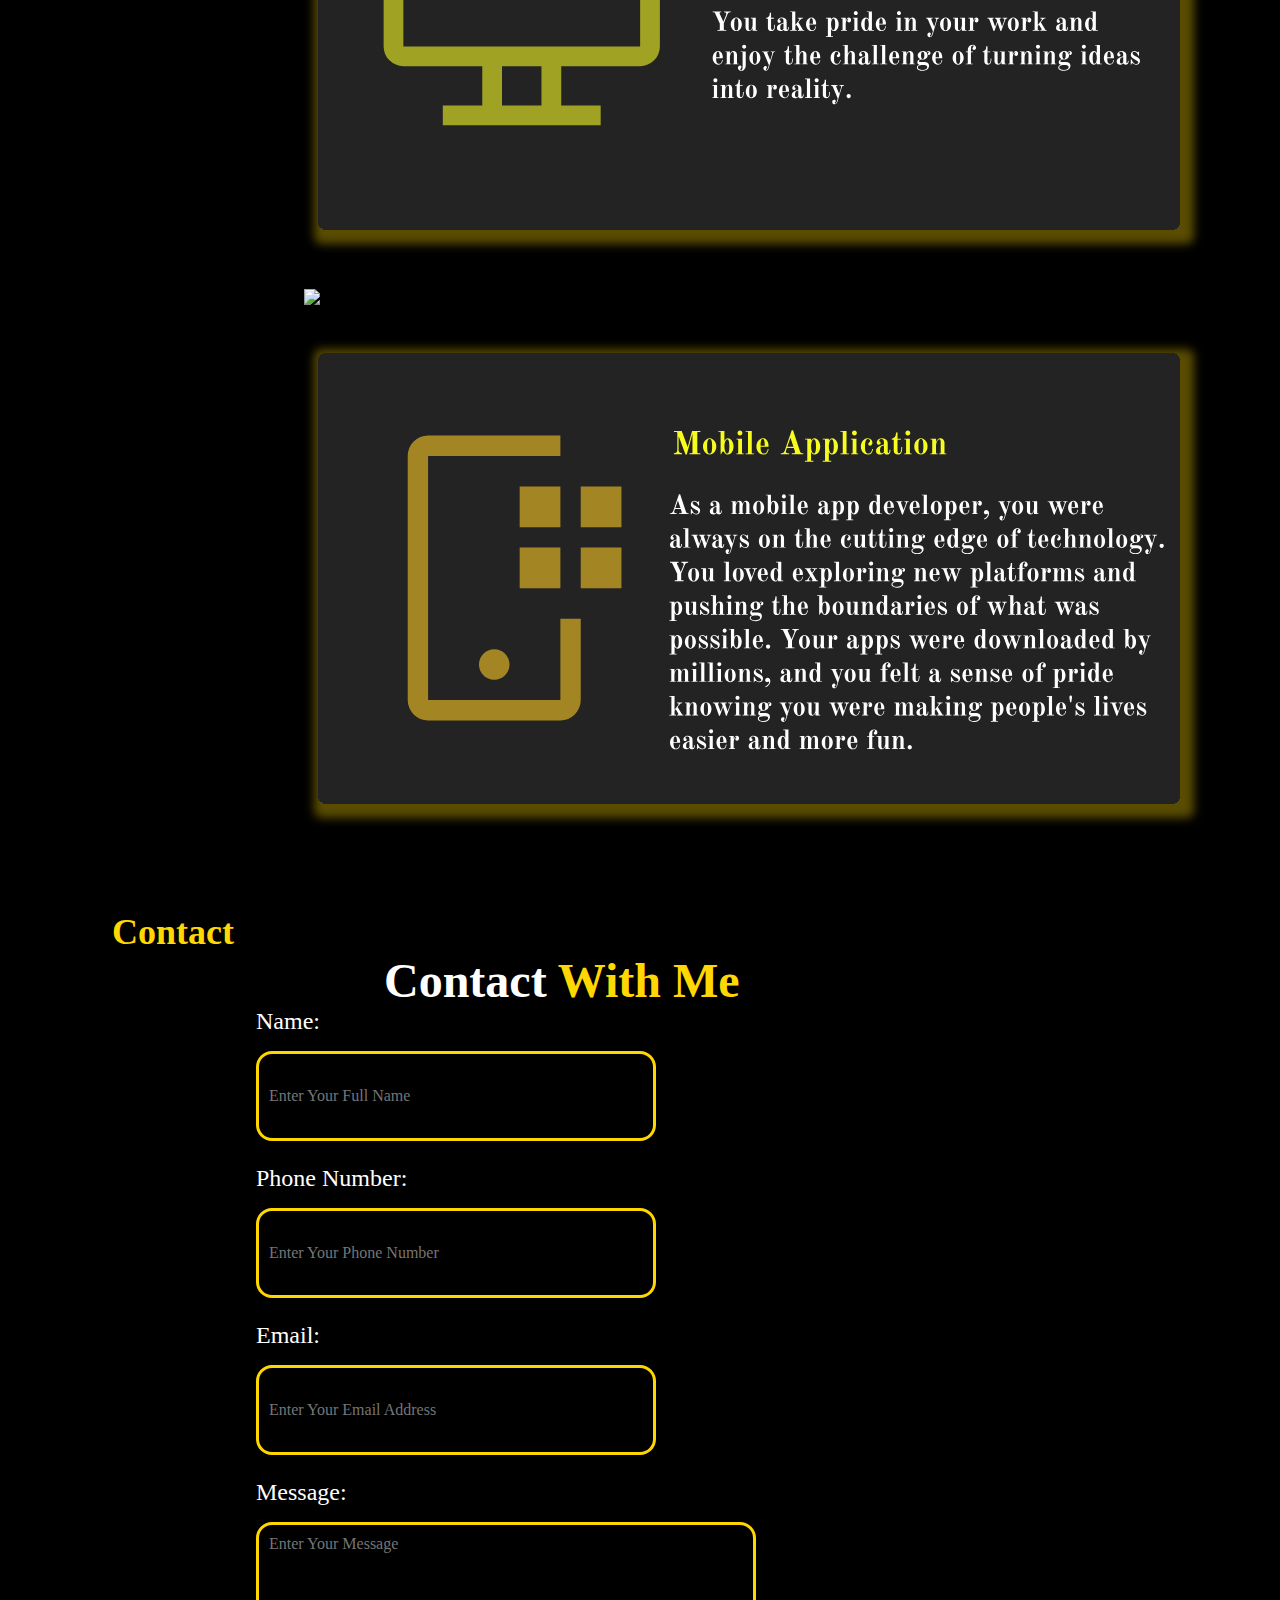
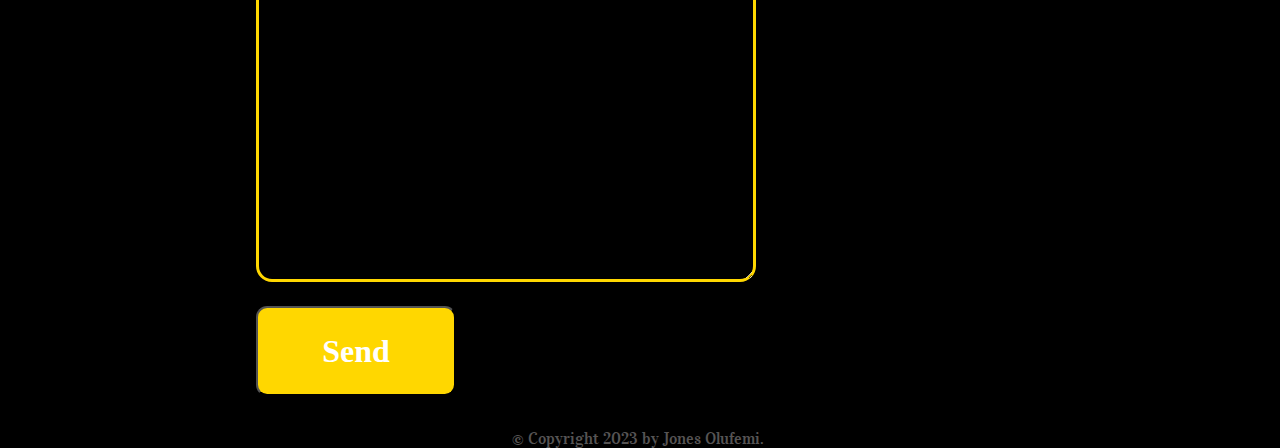
==== commit 6ce09137: "master" ====
--- a/index.html
+++ b/index.html
@@ -57,7 +57,7 @@
         <img class="mask" src="images/story-img.png" alt="">
         <div class="cont">
             <h1>Story</h1>
-            <p>Olufemi is a frontend developer and UI/UX designer with a passion for creating visually stunning and intuitive digital experiences. He spends his days coding and designing websites and applications that delighted his clients and their users alike. <br> Olufemi spends countless hours learning the ins and outs of frontend development, mastering languages like HTML, CSS, and JavaScript. He also dedicates himself to learning the principles of design, studying color theory, typography, and user interface design. <br> No matter the size or scope of the project, Olufemi always approach each one with the same level of enthusiasm and dedication. He understands the importance of creating designs that not only looks great but also provides a seamless user experience. <br> Over time, Olufemi will become one of the most sought-after frontend developers and UI/UX designers in the industry. He continues to push himself to learn and grow, always seeking out new challenges and opportunities to expand his skill set.</p>
+            <p>Olufemi is a frontend developer and UI/UX designer with a passion for creating visually stunning and intuitive digital experiences. He spends his days coding and designing websites that delighted his clients and their users alike. <br> Olufemi spends countless hours learning the ins and outs of frontend development, mastering languages like HTML, CSS, and JavaScript. He also dedicates himself to learning the principles of design, studying color theory, typography, and user interface design. <br> No matter the size or scope of the project, Olufemi always approach each one with the same level of enthusiasm and dedication. He understands the importance of creating designs that not only looks great but also provides a seamless user experience. <br> Over time, Olufemi will become one of the most sought-after frontend developers and UI/UX designers in the industry. He continues to push himself to learn and grow, always seeking out new challenges and opportunities to expand his skill set.</p>
         </div>
     </section>
     <section class="what" id="services">
--- a/style.css
+++ b/style.css
@@ -67,7 +67,6 @@
 }
 nav ul li a:hover{
     color:rgba(255, 215, 0, 1);
-    font-size: 1.2rem;
 }
 nav ul li span{
     color: rgba(185, 19, 243, 1);
@@ -160,7 +159,7 @@
     transition: transform 0.3s ease-out;
 }
 .what-content img:hover{
-    opacity: 0.3;
+    opacity: 1;
     transform: scale(1.2);
 }
 footer h1{
@@ -242,7 +241,7 @@
 @media (max-width: 1440px) {
     
 }
-@media (min-width: 200px) and (max-width: 640px) {
+@media (max-width: 750px) {
 *{
     margin: 0;
     padding: 0;
@@ -258,22 +257,22 @@
         height: 10vh;
     }
     .side{
-        margin-left: 0.2rem;
+        margin-left: 0.5rem;
     }
     .logo{
         margin-top: 0.2rem;
         height: 9vh;
-        width: 10vh;
-        margin-left: 50%;
+        width: 9vh;
+        margin-left: 9rem;
     }
     nav{
         flex-direction: column;
-        margin-left: 3rem;
+        margin-left: 2rem;
     }
     nav h1{
         margin-top: 1rem;
-        margin-left: 40%;
-        width: 300px;
+        margin-left: 7rem;
+        width: 200px;
         line-height: 10px;
     }
     nav ul{
@@ -286,6 +285,7 @@
     }
     .intro{
         flex-direction: column;
+        width: 300px;
     }
     .intro .recimg{
        display: none;
@@ -295,11 +295,11 @@
         width: 22rem;
         height: 40vh;
         margin-bottom: 1rem;
-        margin-left: 3rem;
+        margin-left: 1.5rem;
         padding: 1.5rem;
     }
     .greet{
-        margin-left: 6rem;
+        margin-left: 4rem;
     }
     .greet img{
         margin-top: 1rem;
@@ -335,27 +335,31 @@
         width: 20px;
         height: 7vh; 
     }
+    .what{
+        width: auto;
+    }
     #slid{
         width: 35vh;
+        margin-left: 5rem;
     }
     .story{
         flex-direction: column;
     }
     .story .mask{
         margin-top: 2rem;
-        margin-left: 2rem;
+        margin-left: 5rem;
         height: 40vh;
-        width: 70%;
+        width: 250px;
     }
     .story .cont h1{
-        font-size: 40px;
-        margin-left: 4.5rem;
+        font-size: 30px;
+        margin-left: 5rem;
         width: 70px;
     }
     .story .cont p{
         margin-top: 1rem;
         font-size: 1rem;
-        margin-left: 3.5rem;
+        margin-left: 4rem;
         padding-right: 2rem;
     }
     .what{
@@ -363,12 +367,12 @@
     }
     .what h1{
         font-size: 20px;
-        margin-left: 3rem;
+        margin-left: 6rem;
     }
     .what img{
         margin-left: 0;
         margin-top: 1.5rem;
-        width: 35vh;
+        width: 30vh;
     }
     footer h1{
         font-size: 24px;
@@ -402,59 +406,37 @@
         width: 300px;
     }
 }
-@media (min-width: 641px) and (max-width: 1100px){
-    
+@media (min-width: 751px) and (max-width: 1100px){
     nav ul{
-        margin-left: 24px;
+        margin-left: 1rem;
     }
     nav ul li{
         margin-left: 1.5rem;
     }
+    nav h1{
+        width: 200px;
+    }
+    .line{
+        height: 20vh;
+    }
+    i{
+        font-size: 25px;
+    }
     .intro .recimg{
-        width: 25rem;
-        height: 70vh;
-        margin-bottom: 1rem;
-        margin-left: 2rem;
-        padding: 1.5rem;
-    }
-    .story .cont h1{
-        margin-left: 7rem;
+        width: 50vh;
+    }
+    .what h1{
+        width: 300px;
+    }
+    .what img{
+        width: 50vh;
     }
     .story .cont p{
-        margin-left: 7rem;
-        padding-left: 0.4rem;
-        width: 250px;
-        padding-right: 0;
-        font-size: 0.8rem;
-    }
-    .story .mask{
-        margin-top: 2rem;
-        margin-left: 2.5rem;
-        height: 35vh;
-        width: 250px;
-    }
-    .what img{
-        margin-top: 1.5rem;
-        width: 35vh;
+        font-size: 1rem;
+        margin-left: 4rem;
+        padding-right: 3rem;
     }
     form{
-        font-size: 1.3rem;
-        margin-top: 1rem;
-    }
-    input{
-        width: 300px;
-        height: 7vh;
-    }
-    textarea{
-        width: 300px;
-    }
-    
-    button{
-        width: 200px;
-        height: 8vh;
-        font-size: 14px;
-    }
-    footer p{
-        margin-left: 20%;
-    }
-}
+        width: 500px;
+    }
+}
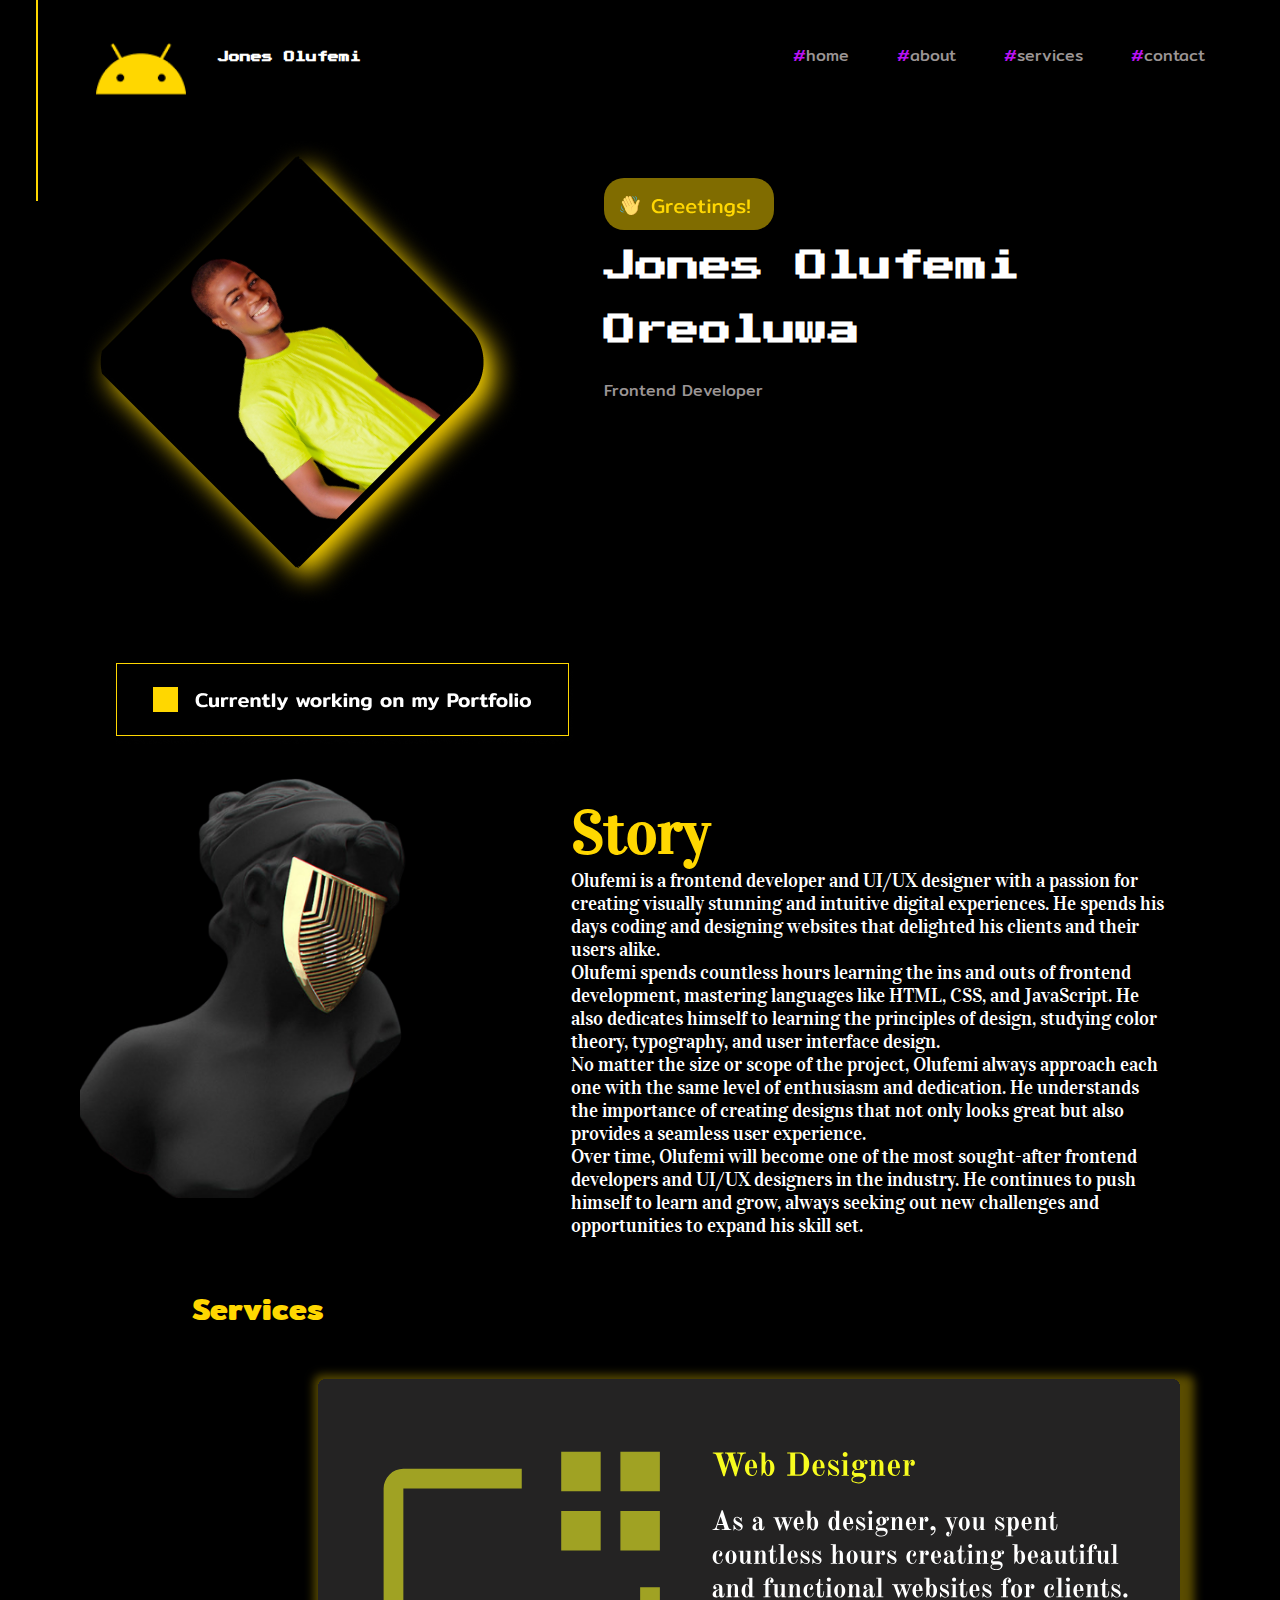
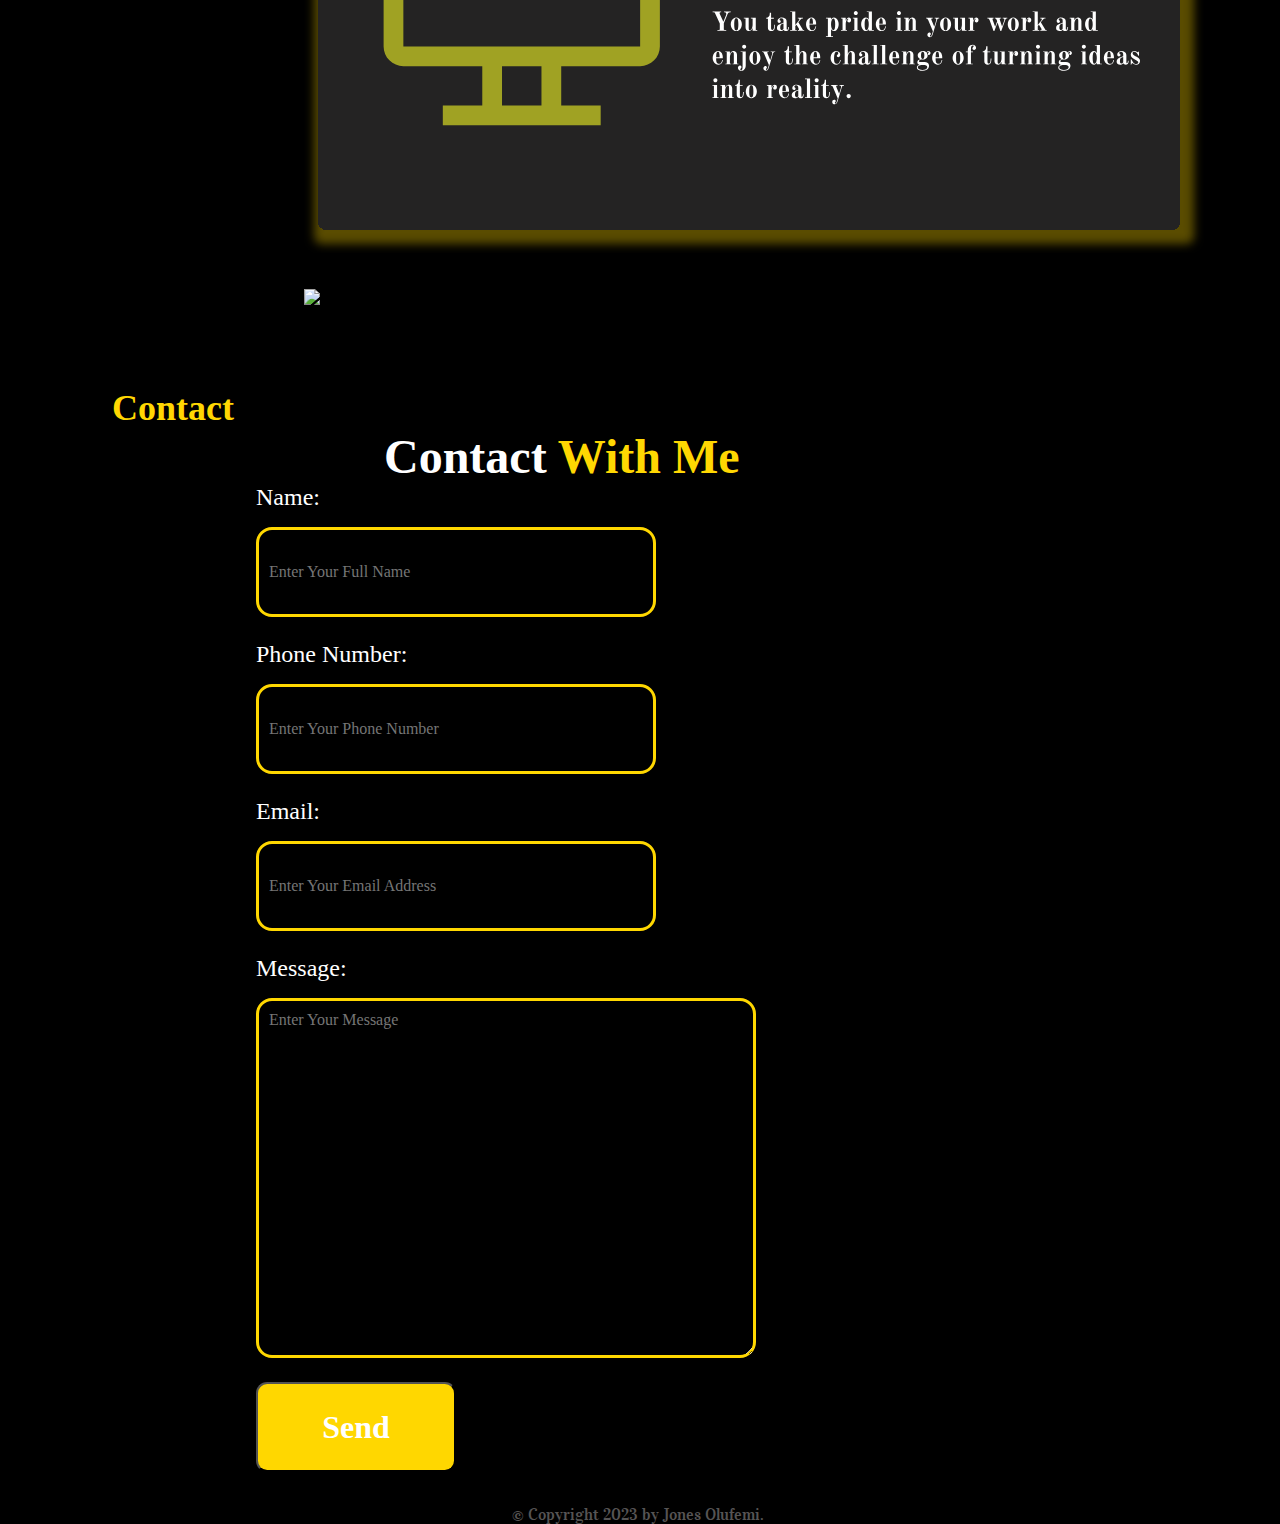
==== commit fbe23f07: "master" ====
--- a/index.html
+++ b/index.html
@@ -3,7 +3,7 @@
 <head>
     <meta charset="UTF-8">
     <meta http-equiv="X-UA-Compatible" content="IE=edge,chrome=1" http-equiv="X-UA-Compatible">
-    <meta name="viewport" content="width=device-width, initial-scale=1.0, maximum-scale=1.0">
+    <meta name="viewport" content="width=device-width, initial-scale=1.0">
     <title>Portfolio Website</title>
     <link rel="icon" type="image" href="images/favicon.ico">
 </head>
@@ -69,9 +69,6 @@
             <div class="uxui">
                 <img src="images/uiux designer.svg" alt="uiux">
             </div>
-            <div class="app">
-                <img src="images/mobile app.svg" alt="mobile">
-            </div>
         </div>
     </section>
     <footer id="contact">
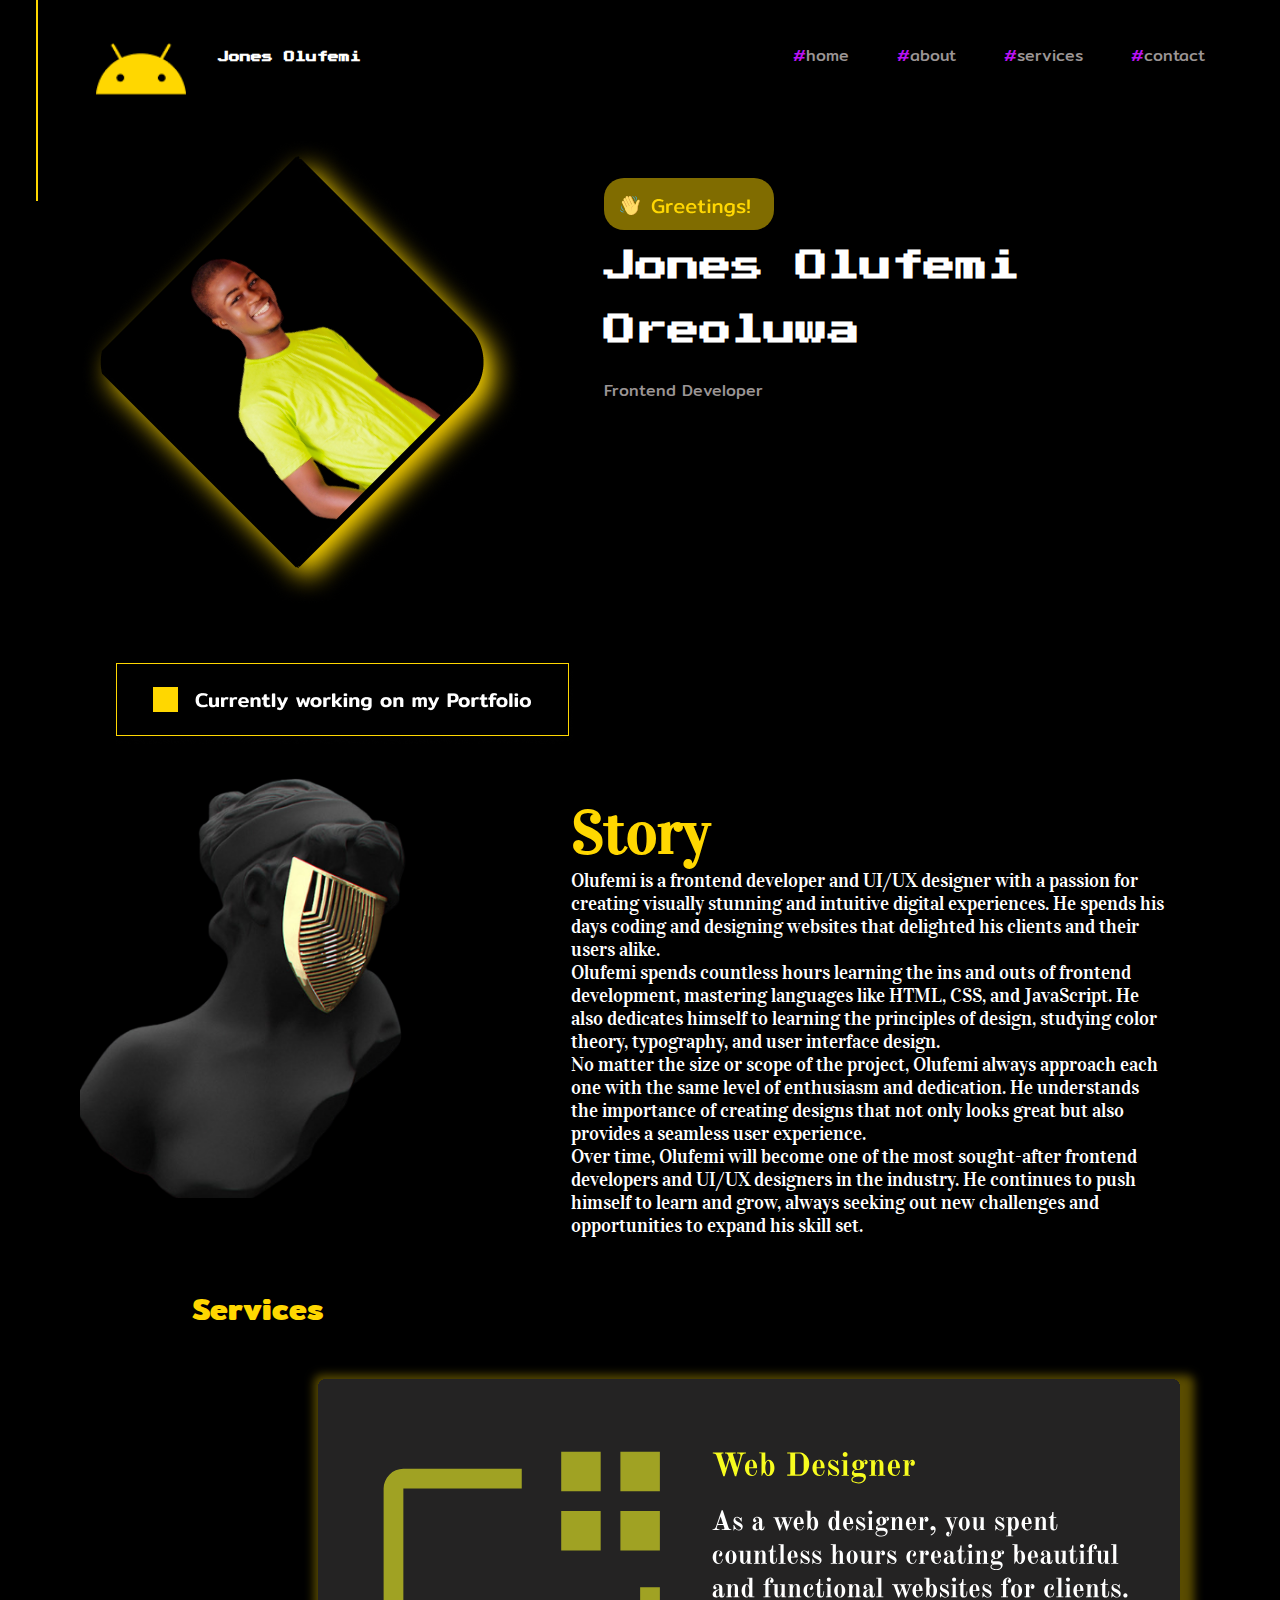
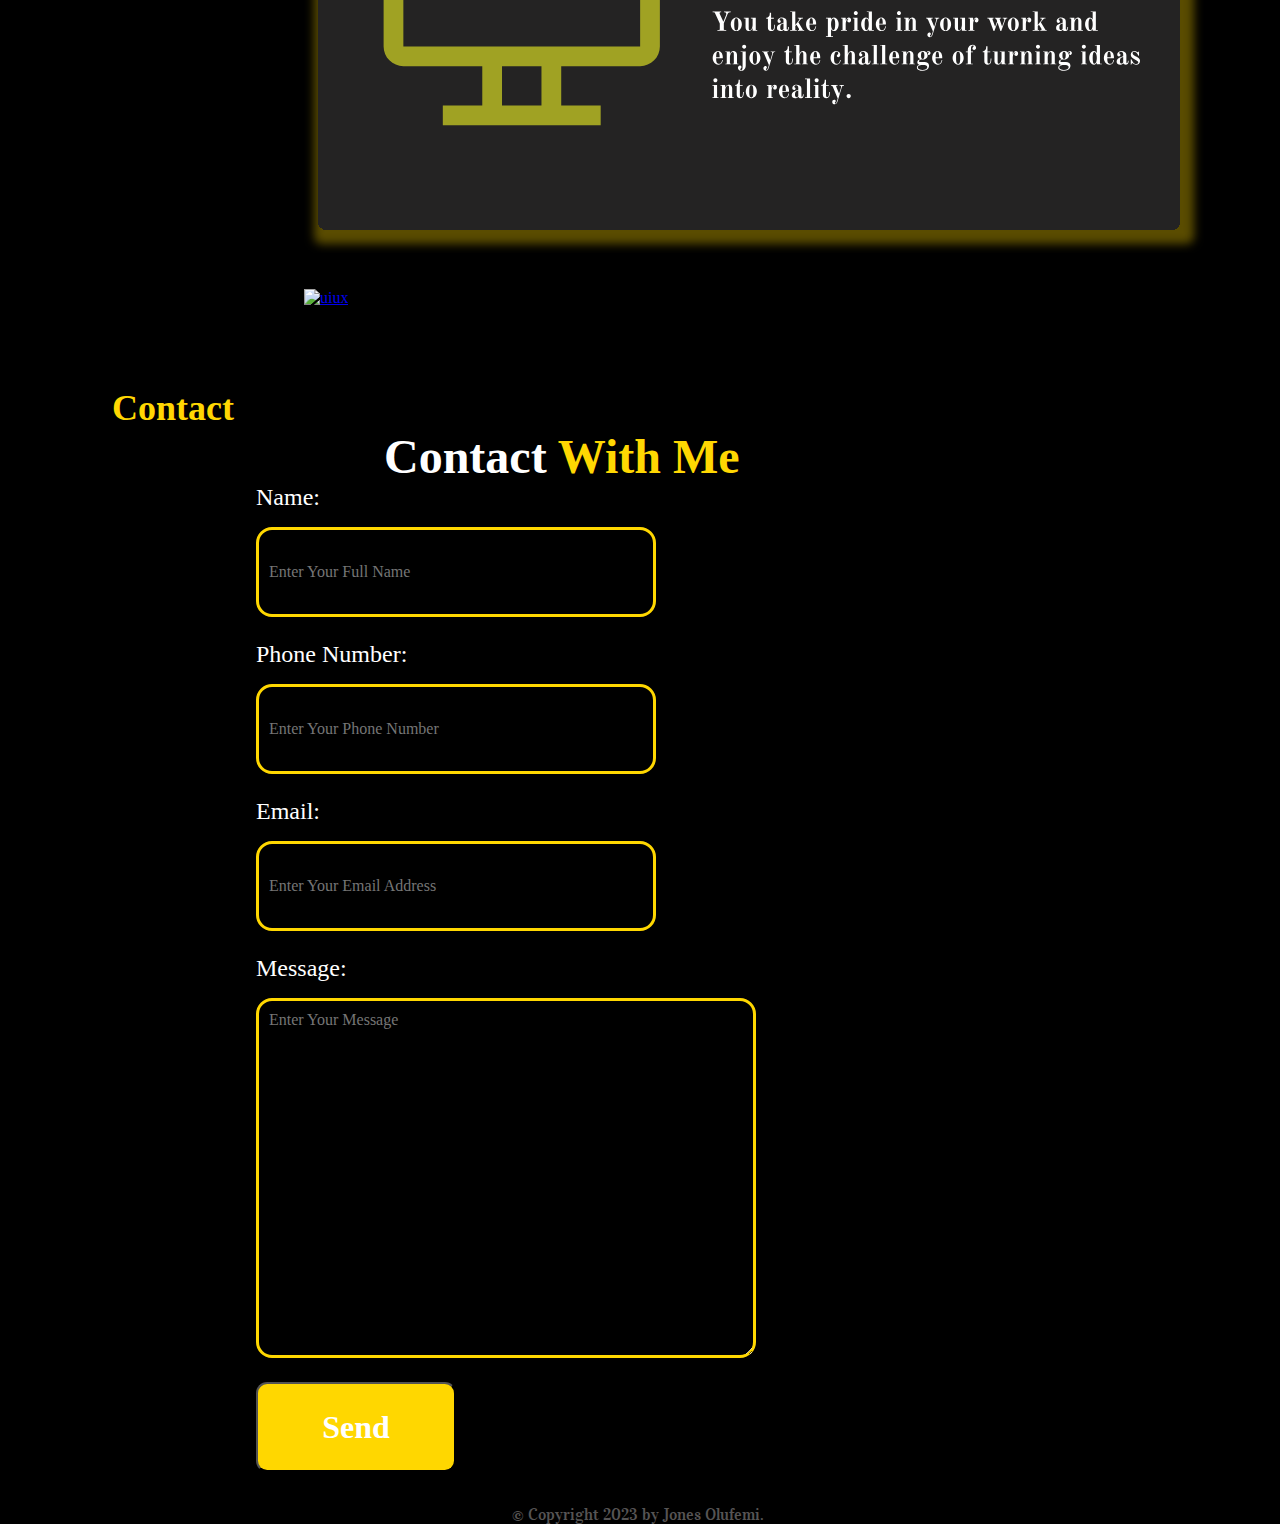
==== commit e3001228: "master" ====
--- a/index.html
+++ b/index.html
@@ -64,10 +64,10 @@
         <h1>Services</h1>
         <div class="what-content" id="slid">
             <div class="web">
-                <img src="images/web designer.svg" alt="web">
+                <a href="webdesigns.html"><img src="images/web designer.svg" alt="web"></a>
             </div>
             <div class="uxui">
-                <img src="images/uiux designer.svg" alt="uiux">
+                <a href="uiuxdesigns.html"><img src="images/uiux designer.svg" alt="uiux"></a>
             </div>
         </div>
     </section>
@@ -91,6 +91,5 @@
         </form>
         <p>&copy Copyright 2023 by Jones Olufemi.</p>
     </footer>
-    <script src="slider.js"></script>
 </body>
 </html>